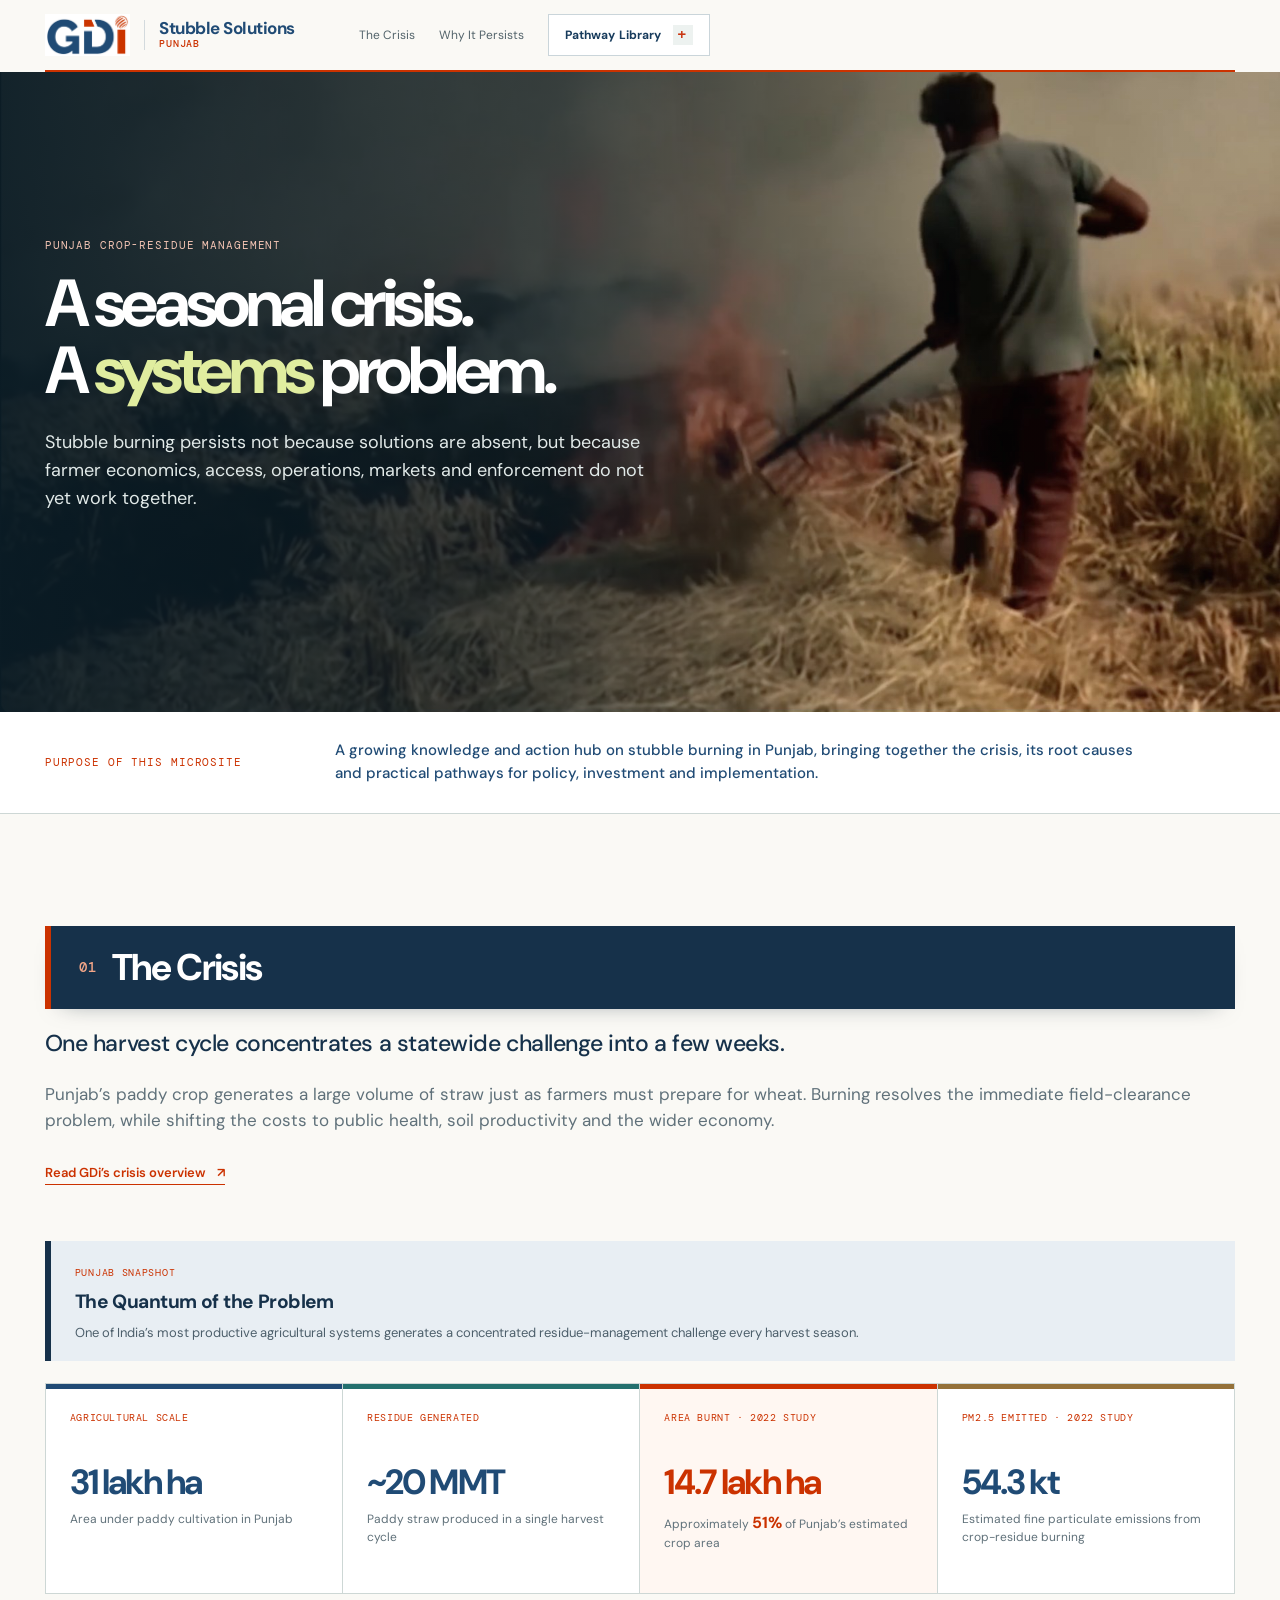
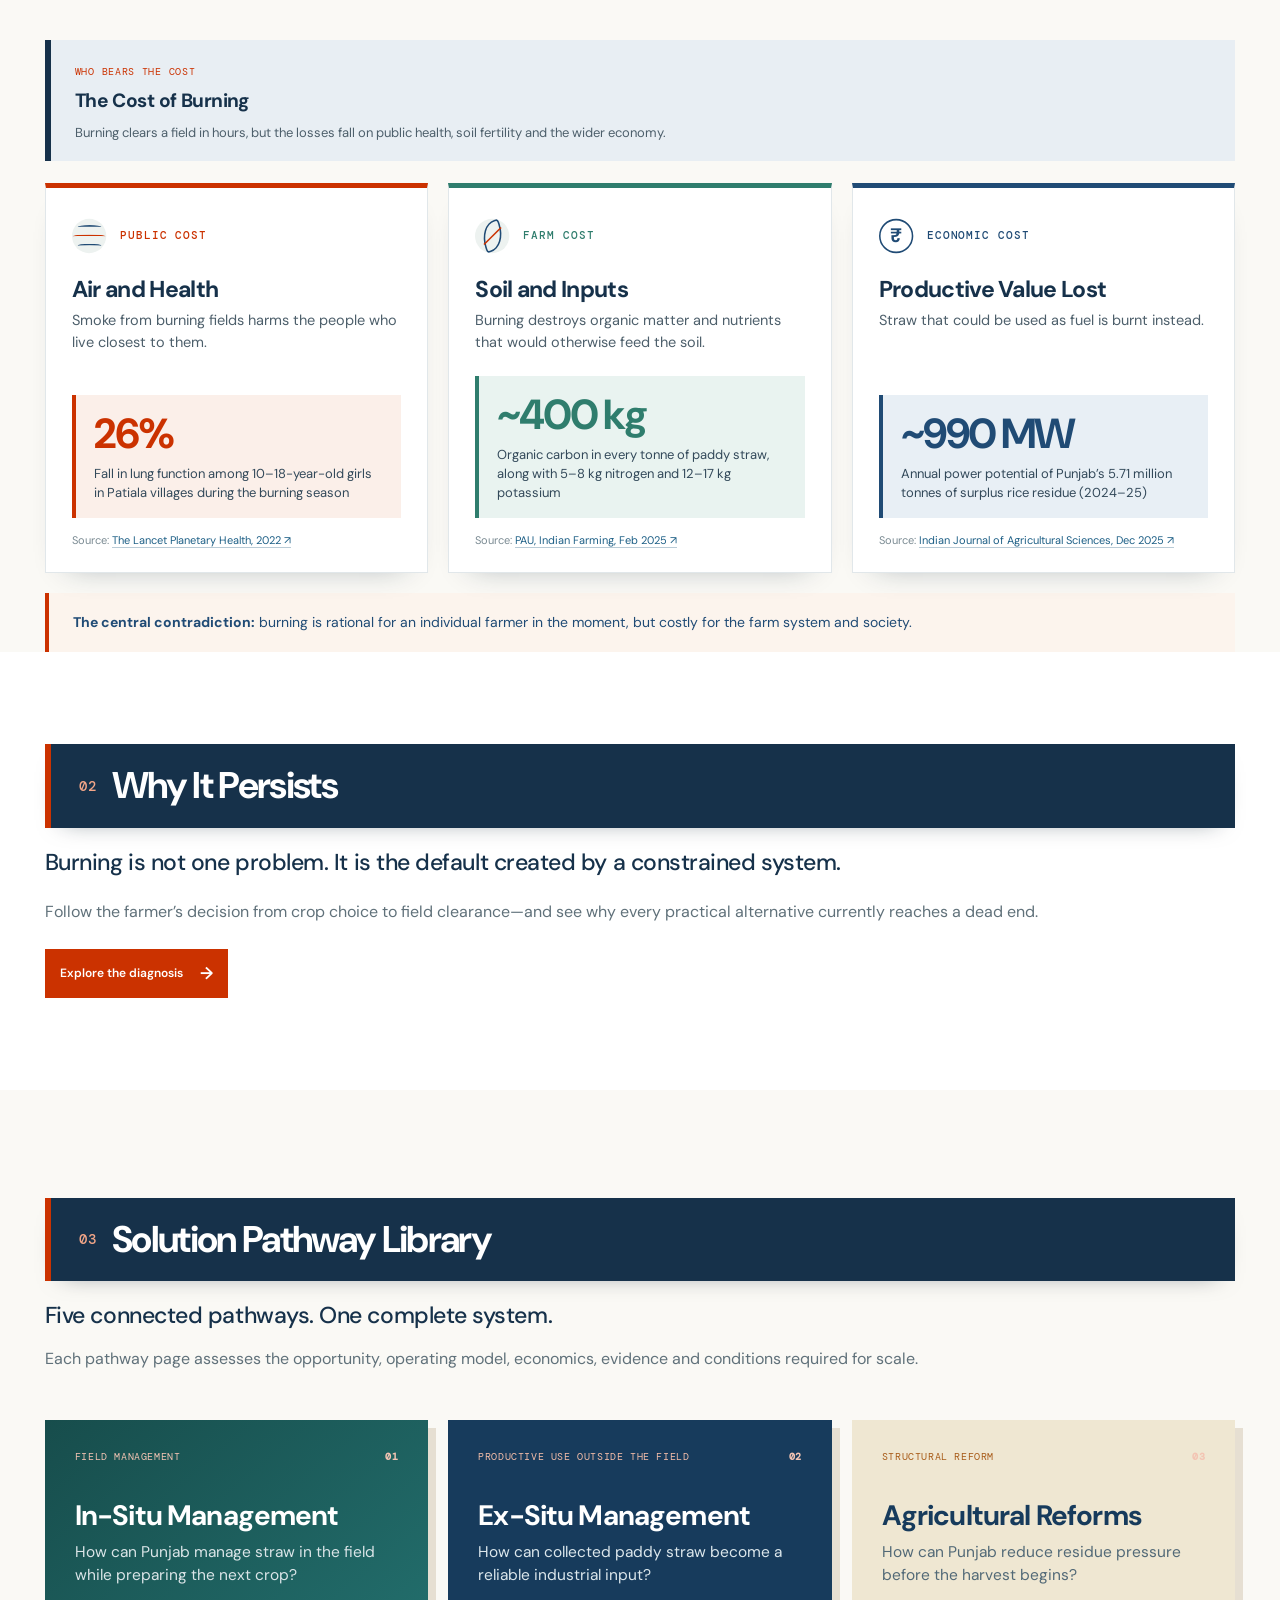
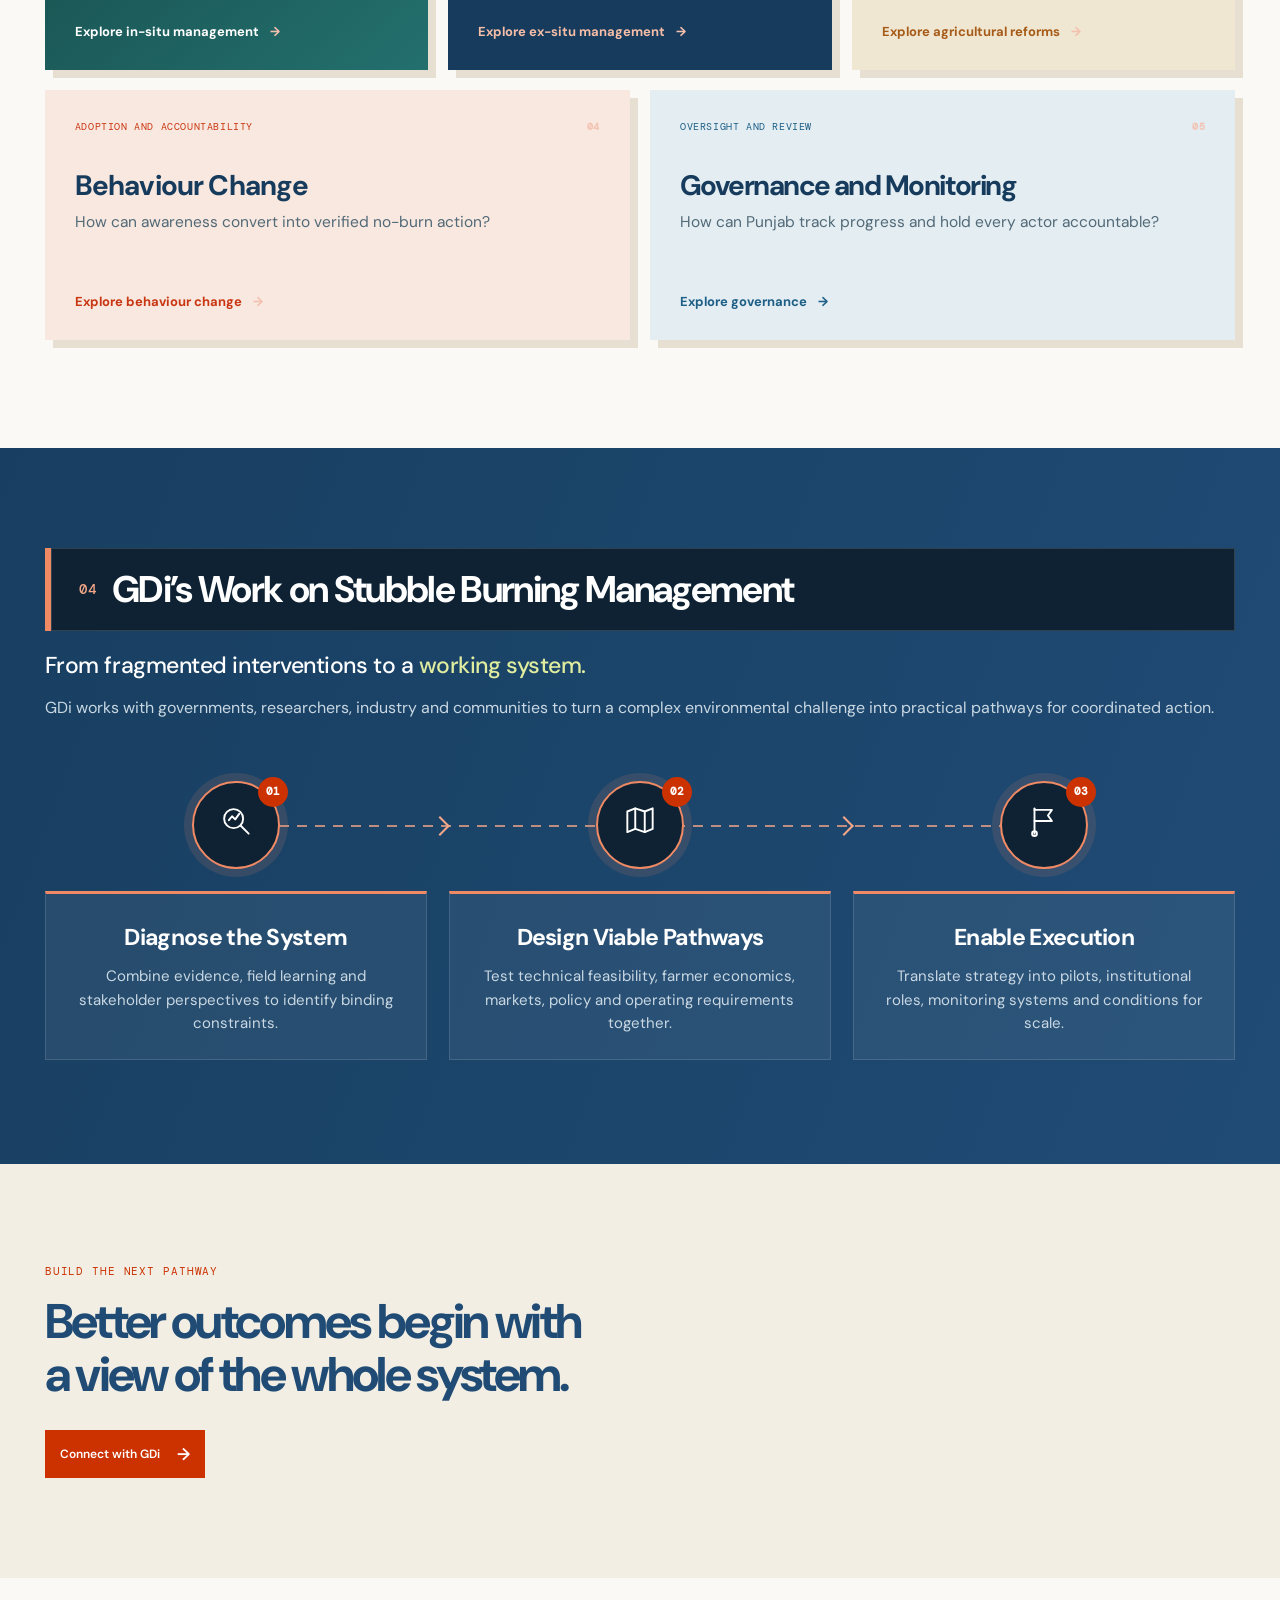
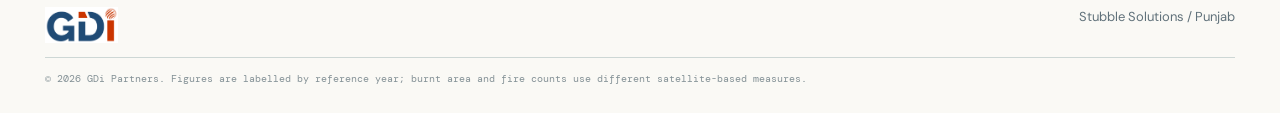
==== index.html @ f6031705 "GDi's Work: keep only the 3-step flow, steps shown as panels Co-Authored-By: Claude Opus 5.5 <norepl" ====
<!doctype html>
<html lang="en">
  <head>
    <!-- Google tag (gtag.js) -->
    <script async src="https://www.googletagmanager.com/gtag/js?id=G-KE79TGJ0NB"></script>
    <script>
      window.dataLayer = window.dataLayer || [];
      function gtag(){dataLayer.push(arguments);}
      gtag('js', new Date());
      gtag('config', 'G-KE79TGJ0NB');
    </script>
    <meta charset="UTF-8" />
    <meta name="viewport" content="width=device-width, initial-scale=1.0" />
    <meta name="description" content="A systems framework for crop-residue management in Punjab, from immediate alternatives to long-term agricultural reform." />
    <title>Stubble Burning Solutions | Punjab</title>
    <link rel="preconnect" href="https://fonts.googleapis.com" />
    <link rel="preconnect" href="https://fonts.gstatic.com" crossorigin />
    <link href="https://fonts.googleapis.com/css2?family=DM+Mono:wght@400;500&family=DM+Sans:opsz,wght@9..40,400;9..40,500;9..40,600;9..40,700&display=swap" rel="stylesheet" />
    <link rel="stylesheet" href="home.css" />
    <link rel="stylesheet" href="logo.css" />
    <link rel="stylesheet" href="hierarchy.css?v=20261125-1620" />
  <script src="pathway-nav.js" defer></script></head>
  <body>
    <header class="topbar">
      <a href="#top" class="wordmark logo-link" aria-label="GDi Partners home"><img src="assets/gdi-logo.jpg" alt="GDi" /><span class="site-name"><b>Stubble Solutions</b><small>Punjab</small></span></a>
      <nav aria-label="Primary navigation"><a href="#why">The Crisis</a><a href="why-it-persists.html">Why It Persists</a><a href="#pathways">Pathway Library</a></nav>
      <a class="top-cta" href="#pathways">Explore pathways <span>↓</span></a>
    </header>

    <main id="top">
      <section class="hero">
        <img src="assets/stubble-burning-field.jpg" alt="A farmer tending a burning paddy-stubble field in Punjab" />
        <div class="shade"></div>
        <div class="hero-copy container">
          <p class="kicker light">Punjab crop-residue management</p>
          <h1>A seasonal crisis.<br />A <em>systems</em> problem.</h1>
          <p>Stubble burning persists not because solutions are absent, but because farmer economics, access, operations, markets and enforcement do not yet work together.</p>
        </div>
      </section>

      <section class="purpose" aria-labelledby="purpose-title">
        <div class="container purpose-grid">
          <p class="kicker" id="purpose-title">Purpose of this microsite</p>
          <p>A growing knowledge and action hub on stubble burning in Punjab, bringing together the crisis, its root causes and practical pathways for policy, investment and implementation.</p>
        </div>
      </section>

      <section id="why" class="why-section">
        <div class="container why-grid">
          <div class="why-heading"><p class="kicker section-title"><span class="section-num">01</span><span class="section-name">The Crisis</span></p><h2>One harvest cycle concentrates a statewide challenge into a few weeks.</h2></div>
          <div class="why-copy"><p>Punjab’s paddy crop generates a large volume of straw just as farmers must prepare for wheat. Burning resolves the immediate field-clearance problem, while shifting the costs to public health, soil productivity and the wider economy.</p><a class="underlink" href="https://www.gdipartners.in/blogs/understanding-the-crisis-and-pathways-to-address-stubble-burning-in-india" target="_blank" rel="noreferrer">Read GDi’s crisis overview <span>↗</span></a></div>
        </div>
        <div class="container crisis-visual" aria-label="Punjab's stubble-burning challenge in numbers">
          <div class="numbers-heading">
            <div><span>Punjab snapshot</span><h3>The Quantum of the Problem</h3></div>
            <p>One of India’s most productive agricultural systems generates a concentrated residue-management challenge every harvest season.</p>
          </div>
          <div class="punjab-numbers">
            <article><span>Agricultural scale</span><strong>31 lakh ha</strong><p>Area under paddy cultivation in Punjab</p></article>
            <article><span>Residue generated</span><strong>~20 MMT</strong><p>Paddy straw produced in a single harvest cycle</p></article>
            <article class="burnt-area"><span>Area burnt · 2022 study</span><strong>14.7 lakh ha</strong><p>Approximately <b>51%</b> of Punjab’s estimated crop area</p></article>
            <article><span>PM2.5 emitted · 2022 study</span><strong>54.3 kt</strong><p>Estimated fine particulate emissions from crop-residue burning</p></article>
          </div>
          <div class="numbers-heading cost-heading">
            <div><span>Who bears the cost</span><h3>The Cost of Burning</h3></div>
            <p>Burning clears a field in hours, but the losses fall on public health, soil fertility and the wider economy.</p>
          </div>
          <div class="cost-cards">
            <article class="cost-card cost-public">
              <div class="cost-top"><div class="impact-icon air-icon"><i></i><i></i><i></i></div><span>Public cost</span></div>
              <h3>Air and Health</h3>
              <p class="cost-line">Smoke from burning fields harms the people who live closest to them.</p>
              <div class="cost-figure"><strong>26%</strong><p>Fall in lung function among 10–18-year-old girls in Patiala villages during the burning season</p></div>
              <p class="cost-source">Source: <a href="https://www.teriin.org/sites/default/files/2023-09/1694685266Uttreja%20et%20al.%20%282022%29-The%20Lancet%20Planetary%20Health.pdf" target="_blank" rel="noopener">The Lancet Planetary Health, 2022 ↗</a></p>
            </article>
            <article class="cost-card cost-farm">
              <div class="cost-top"><div class="impact-icon soil-icon"><i></i></div><span>Farm cost</span></div>
              <h3>Soil and Inputs</h3>
              <p class="cost-line">Burning destroys organic matter and nutrients that would otherwise feed the soil.</p>
              <div class="cost-figure"><strong>~400 kg</strong><p>Organic carbon in every tonne of paddy straw, along with 5–8 kg nitrogen and 12–17 kg potassium</p></div>
              <p class="cost-source">Source: <a href="https://epubs.icar.org.in/index.php/IndFarm/article/view/150489" target="_blank" rel="noopener">PAU, Indian Farming, Feb 2025 ↗</a></p>
            </article>
            <article class="cost-card cost-economic">
              <div class="cost-top"><div class="impact-icon value-icon">₹</div><span>Economic cost</span></div>
              <h3>Productive Value Lost</h3>
              <p class="cost-line">Straw that could be used as fuel is burnt instead.</p>
              <div class="cost-figure"><strong>~990 MW</strong><p>Annual power potential of Punjab’s 5.71 million tonnes of surplus rice residue (2024–25)</p></div>
              <p class="cost-source">Source: <a href="https://epubs.icar.org.in/index.php/IJAgS/article/download/161856/64876/513252" target="_blank" rel="noopener">Indian Journal of Agricultural Sciences, Dec 2025 ↗</a></p>
            </article>
          </div>
          <p class="crisis-caption"><b>The central contradiction:</b> burning is rational for an individual farmer in the moment, but costly for the farm system and society.</p>
        </div>
      </section>

      <section class="diagnosis-teaser">
        <div class="container diagnosis-grid">
          <div><p class="kicker section-title"><span class="section-num">02</span><span class="section-name">Why It Persists</span></p><h2>Burning is not one problem. It is the default created by a constrained system.</h2></div>
          <div><p>Follow the farmer’s decision from crop choice to field clearance—and see why every practical alternative currently reaches a dead end.</p><a class="button" href="why-it-persists.html">Explore the diagnosis <span>→</span></a></div>
        </div>
      </section>

      <section id="pathways" class="pathways-section">
        <div class="container pathways-grid pathways-expanded">
          <div><p class="kicker section-title"><span class="section-num">03</span><span class="section-name">Solution Pathway Library</span></p><h2>Five connected pathways. One complete system.</h2><p>Each pathway page assesses the opportunity, operating model, economics, evidence and conditions required for scale.</p></div>
          <a class="biochar-feature insitu-feature" href="in-situ.html"><div class="feature-label"><span>Field management</span><b>01</b></div><h3>In-Situ Management</h3><p>How can Punjab manage straw in the field while preparing the next crop?</p><strong>Explore in-situ management <em>→</em></strong></a>
          <a class="biochar-feature exsitu-feature" href="ex-situ.html"><div class="feature-label"><span>Productive use outside the field</span><b>02</b></div><h3>Ex-Situ Management</h3><p>How can collected paddy straw become a reliable industrial input?</p><strong>Explore ex-situ management <em>→</em></strong></a>
          <a class="biochar-feature reform-feature" href="agri-reforms.html"><div class="feature-label"><span>Structural reform</span><b>03</b></div><h3>Agricultural Reforms</h3><p>How can Punjab reduce residue pressure before the harvest begins?</p><strong>Explore agricultural reforms <em>→</em></strong></a>
          <a class="biochar-feature behaviour-feature" href="behaviour-change.html"><div class="feature-label"><span>Adoption and accountability</span><b>04</b></div><h3>Behaviour Change</h3><p>How can awareness convert into verified no-burn action?</p><strong>Explore behaviour change <em>→</em></strong></a>
          <a class="biochar-feature governance-feature" href="review-and-monitoring.html"><div class="feature-label"><span>Oversight and review</span><b>05</b></div><h3>Governance and Monitoring</h3><p>How can Punjab track progress and hold every actor accountable?</p><strong>Explore governance <em>→</em></strong></a>
        </div>
      </section>

      <section id="work" class="work"><div class="container gw">
        <div class="gw-head"><p class="kicker light section-title on-dark"><span class="section-num">04</span><span class="section-name">GDi’s Work on Stubble Burning Management</span></p><h2>From fragmented interventions to a <em>working system.</em></h2><p>GDi works with governments, researchers, industry and communities to turn a complex environmental challenge into practical pathways for coordinated action.</p></div>
        <ol class="gw-flow"><li class="gw-step"><div class="gw-node"><span class="gw-num">01</span><div class="gw-icon"><svg viewBox="0 0 48 48" aria-hidden="true"><circle cx="21" cy="21" r="12"/><path d="M30 30l10 10"/><path d="M15 23l4-5 4 4 5-7"/></svg></div></div><div class="gw-body"><h3>Diagnose the System</h3><p>Combine evidence, field learning and stakeholder perspectives to identify binding constraints.</p></div></li><li class="gw-step"><div class="gw-node"><span class="gw-num">02</span><div class="gw-icon"><svg viewBox="0 0 48 48" aria-hidden="true"><path d="M8 38V12l10-4 12 4 10-4v26l-10 4-12-4z"/><path d="M18 8v26M30 12v26"/></svg></div></div><div class="gw-body"><h3>Design Viable Pathways</h3><p>Test technical feasibility, farmer economics, markets, policy and operating requirements together.</p></div></li><li class="gw-step"><div class="gw-node"><span class="gw-num">03</span><div class="gw-icon"><svg viewBox="0 0 48 48" aria-hidden="true"><path d="M12 40V8"/><path d="M12 10h22l-5 7 5 7H12"/><circle cx="12" cy="40" r="3"/></svg></div></div><div class="gw-body"><h3>Enable Execution</h3><p>Translate strategy into pilots, institutional roles, monitoring systems and conditions for scale.</p></div></li></ol>
      </div></section>
      <section id="contact" class="contact"><div class="container"><p class="kicker">Build the next pathway</p><h2>Better outcomes begin with<br />a view of the whole system.</h2><a class="button" href="mailto:ankit@gdipartners.in">Connect with GDi <span>→</span></a></div></section>
    </main>
    <footer class="container"><a class="wordmark logo-link footer-logo" href="#top" aria-label="GDi Partners home"><img src="assets/gdi-logo.jpg" alt="GDi" /></a><p>Stubble Solutions / Punjab</p><small>© 2026 GDi Partners. Figures are labelled by reference year; burnt area and fire counts use different satellite-based measures.</small></footer>
  </body>
</html>
---- home.css ----
:root{--ink:#16314a;--blue:#204b75;--red:#cb3200;--paper:#faf9f5;--mist:#edf2f0;--line:#cdd7d5;--muted:#60717a;--lime:#e2edae;--white:#fff;--teal:#23706e;--sand:#f2eee4}*{box-sizing:border-box}html{scroll-behavior:smooth}body{margin:0;background:var(--paper);color:var(--ink);font:16px/1.55 'DM Sans',Arial,sans-serif}a{text-decoration:none;color:inherit}.container{width:min(1150px,calc(100% - 64px));margin:auto}.topbar{position:sticky;top:0;z-index:20;display:flex;align-items:center;justify-content:space-between;width:min(1150px,calc(100% - 64px));height:72px;margin:auto;background:rgba(250,249,245,.96);backdrop-filter:blur(12px);border-bottom:2px solid var(--red)}.topbar nav{display:flex;gap:24px;color:#53646b;font-size:12px}.topbar nav a{position:relative}.topbar nav a:after{content:'';position:absolute;left:0;right:100%;bottom:-6px;border-bottom:2px solid var(--red);transition:right .2s}.topbar nav a:hover:after{right:0}.top-cta,.button{display:inline-flex;align-items:center;gap:17px;padding:11px 15px;background:var(--blue);color:#fff;font-size:12px;font-weight:600}.top-cta span,.button span{font-size:17px}.kicker{margin:0 0 18px;color:var(--red);font:11px 'DM Mono',monospace;text-transform:uppercase;letter-spacing:.08em}.kicker.light{color:#f3c4b3}h1,h2,h3,p{overflow-wrap:break-word}.hero{height:640px;position:relative;overflow:hidden;background:#1b3340}.hero>img{width:100%;height:100%;object-fit:cover}.shade{position:absolute;inset:0;background:linear-gradient(90deg,rgba(10,28,38,.94),rgba(10,28,38,.69) 44%,rgba(10,28,38,.08) 78%)}.hero-copy{position:absolute;z-index:2;top:50%;left:50%;color:#fff;transform:translate(-50%,-50%)}.hero h1{max-width:780px;margin:0;font-size:clamp(46px,5.2vw,74px);line-height:1.01;letter-spacing:-.067em}.hero h1 em,.work h2 em{font-style:normal;color:#e0ed9f}.hero-copy>p:not(.kicker){max-width:610px;margin:25px 0 32px;color:#e1e9e8;font-size:18px}.light-button{background:#fff;color:var(--blue);border-left:4px solid var(--red)}.hero-note{position:absolute;right:max(32px,calc((100vw - 1150px)/2));bottom:0;width:220px;padding:17px 19px;background:#fff;display:flex;flex-direction:column}.hero-note span,.hero-note small{font:10px 'DM Mono';letter-spacing:.06em;text-transform:uppercase;color:#718187}.hero-note b{margin:4px 0;color:var(--blue);font-size:14px}.why-section{padding:112px 0 0}.why-grid,.section-head,.pathways-grid,.work-grid{display:grid;grid-template-columns:1.08fr .92fr;gap:95px}.why-heading h2,.section-head h2,.pathways-grid h2,.work h2,.contact h2{max-width:690px;margin:0;font-size:clamp(36px,3.8vw,54px);line-height:1.08;letter-spacing:-.055em}.why-copy{padding-top:15px;color:var(--muted);font-size:17px}.why-copy p{margin:0 0 25px}.underlink{border-bottom:1px solid var(--red);padding-bottom:3px;color:var(--red);font-weight:600;font-size:13px}.underlink span{margin-left:8px}.consequence-grid{display:grid;grid-template-columns:repeat(3,1fr);margin-top:55px;border-top:1px solid var(--line);border-left:1px solid var(--line)}.consequence-grid article{min-height:245px;padding:27px;border-right:1px solid var(--line);border-bottom:1px solid var(--line);background:#fff}.consequence-grid span{font:11px 'DM Mono';color:var(--red)}.consequence-grid h3{margin:31px 0 9px;color:var(--blue);font-size:21px}.consequence-grid p{margin:0;color:var(--muted);font-size:13px}.context-band{margin-top:56px;background:var(--blue);color:#fff}.context-grid{display:grid;grid-template-columns:repeat(4,1fr)}.context-grid>div{padding:30px 24px 34px;border-left:1px solid #5e82a1}.context-grid>div:first-child{border-left:0}.context-grid strong{display:block;color:#f6c1ad;font-size:34px;line-height:1;letter-spacing:-.055em}.context-grid span{display:block;max-width:190px;margin-top:10px;color:#dce8eb;font-size:12px;line-height:1.35}.problem-section{padding:112px 0;background:#fff}.section-head{align-items:end;margin-bottom:48px}.section-head>p{max-width:400px;margin:0;color:var(--muted)}.pressure-flow{display:grid;grid-template-columns:1fr 36px 1fr 36px 1fr 36px 1fr;gap:0;border-top:1px solid var(--line);border-left:1px solid var(--line)}.pressure-flow article{min-height:255px;padding:24px 22px;border-right:1px solid var(--line);border-bottom:1px solid var(--line);background:#fafbf9}.pressure-flow>article i{font:normal 10px 'DM Mono';color:#89979b}.pressure-flow>article span{display:block;margin-top:26px;color:var(--red);font:10px 'DM Mono';text-transform:uppercase;letter-spacing:.07em}.pressure-flow h3{margin:8px 0;color:var(--blue);font-size:18px;line-height:1.2}.pressure-flow p{margin:0;color:var(--muted);font-size:12px}.pressure-flow>b{display:grid;place-items:center;border-right:1px solid var(--line);border-bottom:1px solid var(--line);color:var(--red);font-size:22px;font-weight:400}.burn-result{grid-column:1/-1;display:grid;grid-template-columns:190px 1fr;align-items:center;gap:20px;padding:22px 25px;background:var(--red);color:#fff}.burn-result span{font:10px 'DM Mono';text-transform:uppercase;letter-spacing:.07em;color:#f6d4c9}.burn-result strong{font-size:21px;line-height:1.3}.missing-card{display:grid;grid-template-columns:1.25fr .75fr;gap:55px;margin-top:58px;padding:38px;background:var(--sand);border-left:5px solid var(--red)}.missing-card h3{margin:0 0 12px;color:var(--blue);font-size:30px;line-height:1.12;letter-spacing:-.04em}.missing-card>div>p:not(.kicker){max-width:650px;margin:0 0 21px;color:var(--muted);font-size:14px}.missing-card dl{margin:0;border-top:1px solid #d2cab9}.missing-card dl div{display:grid;grid-template-columns:135px 1fr;gap:18px;padding:15px 0;border-bottom:1px solid #d2cab9}.missing-card dt{color:var(--red);font-size:22px;font-weight:700;letter-spacing:-.04em}.missing-card dd{align-self:center;margin:0;color:var(--muted);font-size:11px}.framework-section{padding:112px 0;background:var(--mist)}.framework-head{margin-bottom:38px}.framework-map{background:#fff;border:1px solid var(--line);box-shadow:0 16px 45px rgba(22,49,74,.07)}.horizon-label,.horizon{display:grid;grid-template-columns:245px 1fr}.horizon-label{padding:13px 0;background:var(--ink);color:#fff}.horizon-label span,.horizon-label strong{padding:0 25px;font:10px 'DM Mono';text-transform:uppercase;letter-spacing:.07em}.horizon-label strong{border-left:1px solid #496174}.horizon{border-bottom:1px solid var(--line)}.horizon:last-child{border-bottom:0}.horizon-title{padding:28px 25px;border-right:1px solid var(--line);display:flex;flex-direction:column}.horizon-title i{font:normal 11px 'DM Mono';color:var(--red)}.horizon-title span{margin-top:auto;color:var(--blue);font-size:19px;font-weight:700;line-height:1.2}.horizon-title small{margin-top:5px;color:var(--muted);font:10px 'DM Mono';text-transform:uppercase}.lever-grid{display:grid}.lever-grid.two{grid-template-columns:repeat(2,1fr)}.lever-grid article{display:grid;grid-template-columns:42px 1fr;gap:16px;min-height:245px;padding:27px;border-right:1px solid var(--line)}.lever-grid article:last-child{border-right:0}.lever-grid article>b{width:38px;height:38px;display:grid;place-items:center;background:var(--blue);color:#fff;font:14px 'DM Mono'}.enabling .lever-grid article>b{background:var(--teal)}.structural .lever-grid article>b{background:var(--red)}.lever-grid h3{margin:4px 0 8px;color:var(--blue);font-size:20px}.lever-grid p{margin:0;color:var(--muted);font-size:12px}.lever-grid ul{display:flex;flex-wrap:wrap;gap:7px;margin:19px 0 0;padding:0;list-style:none}.lever-grid li{padding:5px 8px;background:var(--mist);color:#536870;font:9px 'DM Mono';text-transform:uppercase}.structural .lever-grid article{min-height:185px}.structural .lever-grid article>div{display:grid;grid-template-columns:1fr 1fr;column-gap:35px}.structural .lever-grid h3,.structural .lever-grid p{grid-column:1}.structural .lever-grid ul{grid-column:2;grid-row:1/4;align-content:center;margin:0}.framework-note{margin:24px 0 0;padding:20px 23px;background:#fcf4ed;border-left:4px solid var(--red);color:var(--blue);font-size:14px}.pathways-section{padding:108px 0;background:var(--paper)}.pathways-grid{align-items:center}.pathways-grid>div>p:last-child{max-width:550px;color:var(--muted);font-size:16px}.biochar-feature{position:relative;min-height:410px;padding:34px;background:linear-gradient(140deg,#183f61,#204b75);color:#fff;box-shadow:13px 13px 0 #e6dfd2;transition:transform .2s}.biochar-feature:hover{transform:translateY(-5px)}.feature-label{display:flex;justify-content:space-between;color:#f3c4b3;font:10px 'DM Mono';text-transform:uppercase;letter-spacing:.06em}.biochar-feature h3{margin:75px 0 8px;font-size:42px;line-height:1;letter-spacing:-.055em}.biochar-feature>p{max-width:410px;margin:0;color:#dbe5e8;font-size:15px}.biochar-feature ul{display:flex;flex-wrap:wrap;gap:8px;margin:28px 0;padding:0;list-style:none}.biochar-feature li{padding:6px 9px;border:1px solid #62829b;color:#dce6e9;font:9px 'DM Mono';text-transform:uppercase}.biochar-feature>strong{position:absolute;left:34px;bottom:31px;color:#fff;font-size:13px}.biochar-feature em{margin-left:8px;color:#f4c0ae;font-style:normal}.work{padding:100px 0;background:linear-gradient(110deg,#183f61,#204b75);color:#fff}.work-grid>div:last-child{color:#dae5e8;font-size:16px}.work-points{margin-top:31px;border-top:1px solid #6b8ba3}.work-points p{display:grid;grid-template-columns:180px 1fr;gap:15px;margin:0;padding:14px 0;border-bottom:1px solid #6b8ba3;font-size:13px}.work-points b{color:#fff}.work-points span{color:#d6e2e5}.contact{padding:100px 0;background:var(--sand)}.contact h2{color:var(--blue);margin-bottom:29px}.contact .button{background:var(--red)}footer{min-height:135px;display:grid;grid-template-columns:1fr 1fr;align-content:center;gap:3px;color:var(--muted)}footer p{margin:0;text-align:right;font-size:13px}footer small{grid-column:1/-1;border-top:1px solid var(--line);padding-top:14px;margin-top:11px;font:10px 'DM Mono';color:#849196}

@media(max-width:1050px){.topbar nav{gap:14px;font-size:11px}.pressure-flow{grid-template-columns:1fr 28px 1fr 28px}.pressure-flow article:nth-of-type(3){border-left:1px solid var(--line)}.pressure-flow>b:nth-of-type(2){display:none}.pressure-flow article{min-height:220px}.horizon-label,.horizon{grid-template-columns:205px 1fr}}

@media(max-width:800px){.container,.topbar{width:calc(100% - 40px)}.topbar{height:64px}.topbar nav{display:none}.top-cta{font-size:10px;padding:8px 10px}.hero{height:580px}.hero>img{object-position:62% center}.hero h1{font-size:48px}.hero-copy{left:20px;right:20px;width:auto;transform:translateY(-50%)}.hero-copy>p:not(.kicker){font-size:16px}.hero-note{right:20px;width:190px}.why-section,.problem-section,.framework-section,.pathways-section,.work,.contact{padding-top:74px;padding-bottom:74px}.why-section{padding-bottom:0}.why-grid,.section-head,.pathways-grid,.work-grid,.missing-card{grid-template-columns:1fr;gap:29px}.why-copy{padding-top:0}.consequence-grid{grid-template-columns:1fr;margin-top:37px}.consequence-grid article{min-height:0}.context-band{margin-top:40px}.context-grid{grid-template-columns:1fr 1fr}.context-grid>div:nth-child(3){border-left:0;border-top:1px solid #5e82a1}.context-grid>div:nth-child(4){border-top:1px solid #5e82a1}.pressure-flow{grid-template-columns:1fr}.pressure-flow>b{height:35px;border-right:1px solid var(--line)}.pressure-flow article{min-height:0}.burn-result{grid-template-columns:1fr;gap:5px}.missing-card{margin-top:38px;padding:27px}.horizon-label{display:none}.horizon{grid-template-columns:1fr}.horizon-title{padding:21px 23px;border-right:0;border-bottom:1px solid var(--line)}.horizon-title span{margin-top:15px}.lever-grid.two{grid-template-columns:1fr}.lever-grid article{min-height:0;border-right:0;border-bottom:1px solid var(--line);padding:23px}.lever-grid article:last-child{border-bottom:0}.structural .lever-grid article>div{display:block}.structural .lever-grid ul{margin-top:18px}.pathways-grid{gap:38px}.biochar-feature{min-height:380px}.work-points p{grid-template-columns:1fr;gap:3px}footer{grid-template-columns:1fr;padding:30px 0}footer p{text-align:left}}

@media(max-width:460px){.hero h1{font-size:42px}.hero-note{display:none}.context-grid{grid-template-columns:1fr}.context-grid>div{border-left:0;border-top:1px solid #5e82a1}.context-grid>div:first-child{border-top:0}.missing-card dl div{grid-template-columns:1fr;gap:2px}.lever-grid article{grid-template-columns:36px 1fr;gap:12px}.biochar-feature{padding:27px}.biochar-feature>strong{left:27px}.biochar-feature h3{font-size:37px}}

/* Published pathway library */
.pathways-expanded{grid-template-columns:repeat(2,1fr);gap:24px}
.pathways-expanded>div:first-child{grid-column:1/-1;max-width:800px;margin-bottom:12px}
.pathways-expanded>div:first-child>p:last-child{max-width:760px}
.pathways-expanded .biochar-feature{min-height:420px}
.pathways-expanded .biochar-feature h3{margin-top:58px;font-size:38px}
.pathways-expanded .insitu-feature{background:linear-gradient(140deg,#174d4c,#23706e)}
.pathway-roadmap.roadmap-two>div{grid-template-columns:1fr 1fr}
@media(max-width:1050px){.pathways-expanded{grid-template-columns:1fr 1fr}}
@media(max-width:800px){.pathways-expanded{grid-template-columns:1fr}.pathways-expanded>div:first-child{grid-column:auto}.pathways-expanded .biochar-feature{min-height:390px}.pathway-roadmap.roadmap-two>div{grid-template-columns:1fr}}

/* Homepage information architecture refresh */
.purpose{background:#fff;border-bottom:1px solid var(--line)}
.purpose-grid{display:grid;grid-template-columns:245px 1fr;gap:45px;align-items:center;padding-top:27px;padding-bottom:27px}
.purpose .kicker{margin:0}
.purpose p:last-child{max-width:800px;margin:0;color:var(--blue);font-size:15px;font-weight:500}
.pressure-flow article{min-height:300px}
.pressure-flow>article>strong{display:block;margin:9px 0 24px;color:var(--blue);font-size:25px;line-height:1;letter-spacing:-.045em}
.pressure-flow h3{margin-top:0;font-size:17px}
.problem-source{margin:17px 0 0;color:#7a898e;font:10px/1.5 'DM Mono',monospace}
.problem-source a{border-bottom:1px solid #aab5b7}
.problem-source a:hover{color:var(--red)}
.cause-chain{display:grid;grid-template-columns:1fr 26px 1fr 26px 1fr 26px 1fr 26px 1fr;border-top:1px solid var(--line);border-left:1px solid var(--line)}
.cause-chain article{min-height:275px;padding:23px 20px;border-right:1px solid var(--line);border-bottom:1px solid var(--line);background:#fafbf9}
.cause-chain article i{font:normal 10px 'DM Mono';color:#89979b}.cause-chain article span{display:block;margin-top:24px;color:var(--red);font:10px 'DM Mono';text-transform:uppercase;letter-spacing:.07em}
.cause-chain article strong{display:block;margin-top:7px;color:var(--ink);font-size:21px;line-height:1.1;letter-spacing:-.035em}.cause-chain h3{margin:14px 0 8px;color:var(--blue);font-size:16px;line-height:1.22}.cause-chain p{margin:0;color:var(--muted);font-size:11px;line-height:1.45}
.cause-chain>b{display:grid;place-items:center;border-right:1px solid var(--line);border-bottom:1px solid var(--line);color:var(--red);font-size:19px;font-weight:400}
.farmer-equation{display:grid;grid-template-columns:1fr 70px 1fr;align-items:stretch;margin-top:28px;background:var(--sand);border-left:5px solid var(--red)}
.farmer-equation>div{padding:23px 25px}.farmer-equation>i{display:grid;place-items:center;color:var(--muted);font:normal 10px 'DM Mono';text-transform:uppercase}.farmer-equation span,.farmer-equation small{display:block}.farmer-equation span{color:var(--red);font:10px 'DM Mono';text-transform:uppercase;letter-spacing:.07em}.farmer-equation strong{display:block;margin:5px 0 3px;color:var(--blue);font-size:25px;letter-spacing:-.04em}.farmer-equation small{color:var(--muted);font-size:11px}.farmer-equation .burn-choice{background:var(--red)}.farmer-equation .burn-choice span,.farmer-equation .burn-choice small{color:#f7d7cd}.farmer-equation .burn-choice strong{color:#fff}.farmer-equation>p{grid-column:1/-1;margin:0;padding:14px 20px;background:var(--ink);color:#dce7e8;font-size:12px}.farmer-equation>p b{color:#fff}
@media(max-width:1000px){.cause-chain{grid-template-columns:1fr 22px 1fr 22px 1fr}.cause-chain article:nth-of-type(4){border-left:1px solid var(--line)}.cause-chain>b:nth-of-type(3){display:none}.cause-chain article{min-height:250px}}
@media(max-width:800px){.cause-chain{grid-template-columns:1fr}.cause-chain article{min-height:0}.cause-chain>b{height:34px}.farmer-equation{grid-template-columns:1fr}.farmer-equation>i{padding:8px}.farmer-equation>p{grid-column:1}}
.video-feature{display:grid;grid-template-columns:.72fr 1.28fr;gap:42px;align-items:center;margin-top:62px;padding:34px;background:var(--ink);color:#fff}
.video-intro h3{margin:0 0 12px;font-size:28px;line-height:1.15;letter-spacing:-.04em}.video-intro>p:not(.kicker){margin:0 0 20px;color:#cbd9dc;font-size:13px}.video-intro .underlink{color:#f3c4b3}.video-frame{position:relative;aspect-ratio:16/9;background:#0b1922;box-shadow:10px 10px 0 rgba(255,255,255,.09)}.video-frame iframe{position:absolute;inset:0;width:100%;height:100%;border:0}
@media(max-width:800px){.video-feature{grid-template-columns:1fr;gap:27px;margin-top:42px;padding:25px}.video-intro h3{font-size:24px}}
.diagnosis-teaser{padding:92px 0;background:#fff}.diagnosis-grid{display:grid;grid-template-columns:1.08fr .92fr;gap:95px;align-items:end}.diagnosis-grid h2{max-width:710px;margin:0;font-size:clamp(36px,3.8vw,54px);line-height:1.08;letter-spacing:-.055em}.diagnosis-grid>div:last-child p{max-width:440px;margin:0 0 25px;color:var(--muted);font-size:16px}.diagnosis-grid .button{background:var(--red)}
@media(max-width:800px){.diagnosis-teaser{padding:70px 0}.diagnosis-grid{grid-template-columns:1fr;gap:28px}}
.framework-figure{margin:0;padding:25px;background:#fff;border:1px solid var(--line);box-shadow:0 16px 45px rgba(22,49,74,.07)}
.framework-figure img{display:block;width:100%;height:auto}
.framework-figure figcaption{margin-top:14px;color:#738188;font:10px/1.5 'DM Mono',monospace}

@media(max-width:1050px){.topbar nav{gap:12px;font-size:10px}.pressure-flow article{min-height:275px}}
@media(max-width:800px){.purpose-grid{grid-template-columns:1fr;gap:8px;padding-top:23px;padding-bottom:23px}.pressure-flow article{min-height:0}.framework-figure{padding:12px;overflow-x:auto}.framework-figure img{min-width:720px}.framework-figure figcaption{position:sticky;left:0}.why-grid,.section-head,.pathways-grid,.work-grid,.missing-card{grid-template-columns:1fr}}

/* Crisis and solution story */
.crisis-visual{margin-top:56px}
.numbers-heading{display:grid;grid-template-columns:.9fr 1.1fr;gap:70px;align-items:end;margin-bottom:22px}
.numbers-heading span{color:var(--red);font:10px 'DM Mono',monospace;text-transform:uppercase;letter-spacing:.07em}
.numbers-heading h3{margin:7px 0 0;color:var(--blue);font-size:28px;line-height:1.1;letter-spacing:-.045em}
.numbers-heading>p{max-width:520px;margin:0;color:var(--muted);font-size:13px}
.punjab-numbers{display:grid;grid-template-columns:repeat(4,1fr);border-top:1px solid var(--line);border-left:1px solid var(--line);background:#fff}
.punjab-numbers article{min-height:210px;padding:27px 24px;border-right:1px solid var(--line);border-bottom:1px solid var(--line);position:relative;overflow:hidden}
.punjab-numbers article:before{content:'';position:absolute;left:0;right:0;top:0;height:5px;background:var(--blue)}
.punjab-numbers article:nth-child(2):before{background:var(--teal)}
.punjab-numbers article:nth-child(3):before{background:var(--red)}
.punjab-numbers article:nth-child(4):before{background:#947139}
.punjab-numbers article:nth-child(5):before{background:#5e6385}
.punjab-numbers span{display:block;min-height:27px;color:var(--red);font:10px/1.35 'DM Mono',monospace;text-transform:uppercase;letter-spacing:.06em}
.punjab-numbers strong{display:block;margin:27px 0 11px;color:var(--blue);font-size:35px;line-height:1;letter-spacing:-.055em}
.punjab-numbers p{margin:0;color:var(--muted);font-size:12px;line-height:1.45}
.punjab-numbers .burnt-area{background:#fff7f2}
.punjab-numbers .burnt-area strong{color:var(--red)}
.punjab-numbers .burnt-area p b{color:var(--red);font-size:16px}
.numbers-note{margin:0;padding:16px 21px;background:var(--ink);color:#cbd9dc;font-size:11px;line-height:1.55}
.numbers-note b{color:#fff}
.numbers-note a{display:inline-block;margin-left:12px;color:#f3c4b3;border-bottom:1px solid #7f9098}
.crisis-chain{display:grid;grid-template-columns:1fr 44px 1fr 44px 1fr 44px 1fr;align-items:stretch;background:#fff;border:1px solid var(--line)}
.crisis-chain article{min-height:165px;padding:25px 23px;display:flex;flex-direction:column;justify-content:center}
.crisis-chain>i{display:grid;place-items:center;border-left:1px solid var(--line);border-right:1px solid var(--line);color:var(--red);font-size:22px;font-style:normal}
.crisis-chain span,.impact-grid span{color:var(--red);font:10px 'DM Mono',monospace;text-transform:uppercase;letter-spacing:.07em}
.crisis-chain strong{display:block;margin:12px 0 7px;color:var(--blue);font-size:30px;line-height:1;letter-spacing:-.05em}
.crisis-chain p{margin:0;color:var(--muted);font-size:12px}
.crisis-chain .crisis-end{background:var(--red)}
.crisis-chain .crisis-end span,.crisis-chain .crisis-end p{color:#f7d7cd}
.crisis-chain .crisis-end strong{color:#fff;font-size:40px}
.impact-grid{display:grid;grid-template-columns:repeat(3,1fr);margin-top:16px;border-top:1px solid var(--line);border-left:1px solid var(--line)}
.impact-grid article{display:grid;grid-template-columns:68px 1fr;gap:18px;min-height:205px;padding:27px 25px;background:#fff;border-right:1px solid var(--line);border-bottom:1px solid var(--line)}
.impact-grid h3{margin:8px 0 7px;color:var(--blue);font-size:20px}
.impact-grid p{margin:0;color:var(--muted);font-size:12px}
.impact-icon{width:62px;height:62px;display:grid;place-items:center;border-radius:50%;background:var(--mist);color:var(--blue);position:relative}
.air-icon{align-content:center;gap:7px}
.air-icon i{display:block;width:31px;height:5px;border-top:2px solid var(--blue);border-radius:50%}
.air-icon i:nth-child(2){width:42px;border-color:var(--red)}
.soil-icon i{width:27px;height:38px;border:2px solid var(--blue);border-radius:80% 12% 80% 12%;transform:rotate(-18deg)}
.soil-icon:after{content:'';position:absolute;width:31px;border-top:2px solid var(--red);transform:rotate(-45deg)}
.value-icon{font-size:25px;font-weight:700;border:2px solid var(--blue);background:#fff}
.crisis-caption{margin:0;padding:19px 24px;background:#fcf4ed;border-left:4px solid var(--red);color:var(--blue);font-size:14px}

.solution-logic{padding:112px 0;background:var(--ink);color:#fff}
.solution-head h2{color:#fff}
.solution-head>p{color:#cfdbdf}
.solution-levels{display:grid;gap:10px}
.solution-levels article{display:grid;grid-template-columns:145px 1.15fr .85fr;gap:32px;align-items:center;min-height:150px;padding:24px 28px;background:#fff;color:var(--ink);border-left:6px solid var(--blue)}
.solution-levels article:nth-child(2){margin-left:55px;border-left-color:var(--teal)}
.solution-levels article:nth-child(3){margin-left:110px;border-left-color:var(--red)}
.solution-levels>article>span{color:var(--red);font:10px 'DM Mono',monospace;text-transform:uppercase;letter-spacing:.07em}
.solution-levels article div{display:grid;grid-template-columns:35px 1fr;column-gap:13px}
.solution-levels article div b{grid-row:1/3;color:#96a4a8;font:12px 'DM Mono',monospace;padding-top:5px}
.solution-levels h3{margin:0;color:var(--blue);font-size:20px;line-height:1.2}
.solution-levels article div p{grid-column:2;margin:7px 0 0;color:var(--muted);font-size:12px}
.solution-levels ul{display:flex;flex-wrap:wrap;gap:7px;margin:0;padding:0;list-style:none}
.solution-levels li{padding:6px 9px;background:var(--mist);color:#536870;font:9px 'DM Mono',monospace;text-transform:uppercase}
.solution-test{display:grid;grid-template-columns:1fr auto 28px auto 28px auto 28px auto;align-items:center;gap:10px;margin-top:22px;padding:18px 22px;border:1px solid #526a7a}
.solution-test span{color:#afc0c8;font:10px 'DM Mono',monospace;text-transform:uppercase;letter-spacing:.06em}
.solution-test b{font-size:12px;color:#fff}
.solution-test i{font-style:normal;text-align:center;color:#f3bca9}

.framework-figure{text-align:center}
.framework-figure img{width:auto;max-width:100%;max-height:500px;margin:0 auto}
.framework-figure figcaption{text-align:left}
.pathway-roadmap{margin-top:55px;padding-top:24px;border-top:1px solid var(--line)}
.pathway-roadmap>p{margin:0 0 15px;color:var(--red);font:10px 'DM Mono',monospace;text-transform:uppercase;letter-spacing:.07em}
.pathway-roadmap>div{display:grid;grid-template-columns:repeat(3,1fr);border-top:1px solid var(--line);border-left:1px solid var(--line)}
.pathway-roadmap article{min-height:125px;padding:20px;background:#f4f5f1;border-right:1px solid var(--line);border-bottom:1px solid var(--line)}
.pathway-roadmap span{display:block;color:#8b999e;font:10px 'DM Mono',monospace}
.pathway-roadmap b{display:block;margin:14px 0 5px;color:var(--blue);font-size:15px}
.pathway-roadmap small{color:var(--muted);font-size:11px}

@media(max-width:1050px){.punjab-numbers{grid-template-columns:repeat(2,1fr)}.punjab-numbers article{min-height:185px}.crisis-chain article{min-height:150px}.solution-levels article:nth-child(2),.solution-levels article:nth-child(3){margin-left:0}.solution-test{grid-template-columns:1fr repeat(7,auto)}}
@media(max-width:800px){.crisis-visual{margin-top:38px}.numbers-heading{grid-template-columns:1fr;gap:12px}.punjab-numbers{grid-template-columns:1fr 1fr}.punjab-numbers article{min-height:175px;padding:23px 20px}.punjab-numbers strong{font-size:30px;margin-top:20px}.numbers-note a{margin:8px 12px 0 0}.crisis-chain{grid-template-columns:1fr}.crisis-chain>i{height:34px;border:0;border-top:1px solid var(--line);border-bottom:1px solid var(--line)}.crisis-chain>i:nth-of-type(2){display:grid}.impact-grid{grid-template-columns:1fr}.impact-grid article{min-height:0}.solution-logic{padding:74px 0}.solution-levels article{grid-template-columns:1fr;gap:15px;padding:23px}.solution-levels article div{grid-template-columns:31px 1fr}.solution-test{grid-template-columns:1fr;text-align:center}.solution-test i{transform:rotate(90deg)}.framework-figure img{min-width:0;max-height:none;width:100%}.pathway-roadmap{margin-top:40px}.pathway-roadmap>div{grid-template-columns:1fr}}
@media(max-width:500px){.punjab-numbers{grid-template-columns:1fr}.punjab-numbers article{min-height:0}.punjab-numbers span{min-height:0}.numbers-heading h3{font-size:25px}}
.pathways-expanded>.exsitu-feature{background:#173b5c;color:#fff;border-color:#c93612}.pathways-expanded>.exsitu-feature p,.pathways-expanded>.exsitu-feature li{color:#dce7ec}.pathways-expanded>.exsitu-feature .feature-label span,.pathways-expanded>.exsitu-feature strong{color:#f5bea9}
.pathways-expanded>.reform-feature{background:#efe7d2;border-color:#d19b37;color:#173b5c}.pathways-expanded>.reform-feature p,.pathways-expanded>.reform-feature li{color:#526977}.pathways-expanded>.reform-feature .feature-label span,.pathways-expanded>.reform-feature strong{color:#a75b18}.pathways-expanded>.behaviour-feature{background:#f8e8df;border-color:#c93612;color:#173b5c}.pathways-expanded>.behaviour-feature p,.pathways-expanded>.behaviour-feature li{color:#526977}.pathways-expanded>.behaviour-feature .feature-label span,.pathways-expanded>.behaviour-feature strong{color:#c93612}
---- logo.css ----
@import url("pathway-nav.css");

.logo-link {
  display: inline-flex;
  align-items: center;
  flex: 0 0 auto;
  line-height: 0;
}

.logo-link img {
  display: block;
  width: auto;
  height: 42px;
  object-fit: contain;
}

.footer-logo img {
  height: 36px;
}

.evidence-link {
  font: 600 12px "DM Sans", sans-serif;
  color: #c93612;
  text-decoration: none;
  border-bottom: 1px solid currentColor;
  padding-bottom: 2px;
}

.evidence-link:hover {
  color: #173b5c;
}

@media (max-width: 800px) {
  .logo-link img {
    height: 34px;
  }

  .footer-logo img {
    height: 32px;
  }
}
---- hierarchy.css ----
/* Heading hierarchy: section title > section statement > sub-headings */

/* 1. Numbered section label becomes the section title */
.kicker.section-title{display:flex;align-items:baseline;flex-wrap:nowrap;gap:.1em .42em;max-width:none;margin:0 0 20px!important;font:700 clamp(30px,2.9vw,42px)/1.06 'DM Sans',Arial,sans-serif!important;letter-spacing:-.045em!important;text-transform:none!important}
.section-title .section-num{font:500 .38em/1 'DM Mono',monospace;letter-spacing:.06em;transform:translateY(-.15em)}
.section-title .section-name{color:#16314a}
.section-title.on-dark .section-name{color:#fff}

/* 2. The sentence under it reads as the section's lead statement */
.section-title + h2{font-size:clamp(21px,1.8vw,26px)!important;line-height:1.3!important;letter-spacing:-.02em!important;font-weight:500!important;max-width:none!important}

/* 3. Sub-headings inside a section stay below the statement */
.process-grid h3,
.policy-timeline h3,
.is-service-step h3,
#boiler-process-detail h3,
#cbg-process-detail h3,
#machine-detail h3,
#method-panel h3,
#process-detail h3,
.benefits-head h3,
.biochar-feature.behaviour-feature h3,
.biochar-feature.exsitu-feature h3,
.biochar-feature.insitu-feature h3,
.biochar-feature.reform-feature h3,
.boiler-photo-band h3,
.boiler-value-grid h3,
.cbg-reading h3,
.cbg-value-grid h3,
.container h3[style*="font-size:28px"],
.convening h3,
.deal-proof h3,
.econ-head h3,
.ex-route h3,
.ex-route.biochar-route h3,
.ex-route.featured h3,
.ex-value-chain h3,
.fom-band h3,
.is-case-head h3,
.is-pilot h3,
.is-policy h3,
.is-route.is-navy h3,
.is-route.is-teal h3,
.is-surface h3,
.is-two-col.is-cases h3,
.numbers-heading h3,
.path-tab-panel h3,
.penetration-reading h3,
.revenue-models h3,
.snapshot-head h3,
.state-policy-snapshot h3,
.support-landscape h3,
.video-intro h3,
article.dark h3{font-size:clamp(18px,1.5vw,22px)!important;line-height:1.18!important;letter-spacing:-.03em!important}

/* Keep the GDi name as written, even inside all-caps labels */
.gdi-name{text-transform:none!important;font-variant:normal!important}

/* Section headers stack top to bottom: title, statement, then supporting text */
:is(.why-grid,.diagnosis-grid,.work-grid,.section-intro,.is-section-head,.section-head,.path-summary,.cbg-gdi-grid,.boiler-gdi-grid):has(.section-title){grid-template-columns:minmax(0,1fr)!important;align-items:start!important;row-gap:22px!important}
:is(.why-grid,.diagnosis-grid,.work-grid,.section-intro,.is-section-head,.section-head,.path-summary,.cbg-gdi-grid,.boiler-gdi-grid):has(.section-title)>:not(:has(.section-title)):not(.section-title){grid-column:1!important;padding-top:0!important;margin-top:0!important}
:is(.why-grid,.diagnosis-grid,.section-intro,.is-section-head,.section-head):has(.section-title)>p:not(.section-title),.why-copy{max-width:820px}
.numbers-heading{display:block!important}
.numbers-heading>p{max-width:820px;margin-top:10px!important}

/* Site name beside the GDi logo in the top bar */
.logo-link{display:inline-flex!important;align-items:center;gap:14px;text-decoration:none}
.site-name{display:flex;flex-direction:column;gap:3px;padding-left:14px;border-left:1px solid #d3dadd;line-height:1;white-space:nowrap}
.site-name b{font:700 17px/1 'DM Sans',Arial,sans-serif;letter-spacing:-.03em;color:#204b75}
.site-name small{font:500 9.5px/1 'DM Mono',monospace;letter-spacing:.08em;text-transform:uppercase;color:#cb3200}
@media(max-width:860px){.site-name{display:none}}

/* Top bar background runs the full width of the screen */
.topbar{box-shadow:0 0 0 100vmax rgba(250,249,245,.97);clip-path:inset(0 -100vmax)}

/* Section titles sit in a dark header box */
.kicker.section-title{width:100%;box-sizing:border-box;padding:22px 28px;background:#16314a;border:0;border-left:6px solid #cb3200;align-items:center!important;box-shadow:0 10px 24px -18px rgba(10,28,38,.55)}
.kicker.section-title .section-name,.kicker.section-title.on-dark .section-name{color:#fff!important}
.kicker.section-title .section-num{color:#f3a688!important;transform:none}
.kicker.section-title.on-dark{background:#0e2233;box-shadow:inset 0 0 0 1px rgba(255,255,255,.14);border-left-color:#f08a64}

/* Sub-section headings sit in a lighter box of the same colour */
.numbers-heading{box-sizing:border-box;padding:18px 24px!important;background:#e8eef3;border-left:6px solid #16314a;margin-bottom:22px!important}
.numbers-heading h3{color:#16314a!important}
.numbers-heading>p{color:#4d5f6b!important;margin-bottom:0!important}

/* Spacing for the cost sub-section header */
.cost-heading{margin-top:46px}

/* Use more of the screen on large displays */
@media(min-width:1240px){.container,.topbar{width:min(1440px,calc(100% - 7vw))!important;max-width:none!important}.result-band,.current-status{max-width:none!important}}

/* Header text runs the full width of the section title box */
:is(.why-grid,.diagnosis-grid,.work-grid,.section-intro,.is-section-head,.section-head,.path-summary,.cbg-gdi-grid,.boiler-gdi-grid):has(.section-title) :is(h2,p,.why-copy):not(.section-title){max-width:none!important}
.numbers-heading>p{max-width:none!important}
.pathways-grid>div:has(>.section-title){max-width:none!important}
.pathways-grid>div:has(>.section-title) p{max-width:none!important}

/* Pathway library: five compact cards, no sub-bucket tags */
.pathways-expanded{gap:16px!important}
.pathways-expanded .biochar-feature{min-height:300px!important;padding:26px 24px 70px!important;box-shadow:8px 8px 0 #e6dfd2}
.pathways-expanded .biochar-feature h3{margin:46px 0 10px!important;font-size:clamp(24px,1.9vw,29px)!important;line-height:1.08!important}
.pathways-expanded .biochar-feature>p{font-size:14.5px;line-height:1.5}
.pathways-expanded .biochar-feature>strong{left:24px!important;bottom:26px!important;right:20px}
.pathways-expanded>.governance-feature{background:#e3edf2;color:#173b5c}
.pathways-expanded>.governance-feature p{color:#526977}
.pathways-expanded>.governance-feature .feature-label span,.pathways-expanded>.governance-feature strong{color:#1d5f86}
.pathways-expanded>.governance-feature em{color:#1d5f86}
@media(min-width:1440px){.pathways-expanded{grid-template-columns:repeat(5,minmax(0,1fr))!important}}
@media(min-width:900px) and (max-width:1439px){.pathways-expanded{grid-template-columns:repeat(3,minmax(0,1fr))!important}}
@media(min-width:600px) and (max-width:899px){.pathways-expanded{grid-template-columns:repeat(2,minmax(0,1fr))!important}}
@media(max-width:599px){.pathways-expanded{grid-template-columns:1fr!important}.pathways-expanded .biochar-feature{min-height:0!important}}

/* Pathway cards: only as tall as their content */
.pathways-expanded .biochar-feature{min-height:0!important;display:flex!important;flex-direction:column;padding:22px 22px 22px!important}
.pathways-expanded .biochar-feature h3{margin:22px 0 8px!important}
.pathways-expanded .biochar-feature>strong{position:static!important;margin-top:auto;padding-top:18px}
.pathways-expanded{align-items:stretch!important}

/* Pathway cards: 3 + 2 layout with a little more room */
@media(min-width:900px){
 .pathways-expanded{grid-template-columns:repeat(6,minmax(0,1fr))!important;gap:20px!important}
 .pathways-expanded>.biochar-feature{grid-column:span 2}
 .pathways-expanded>.biochar-feature.behaviour-feature,.pathways-expanded>.biochar-feature.governance-feature{grid-column:span 3}
}
.pathways-expanded .biochar-feature{padding:30px 30px 28px!important;min-height:250px!important}
.pathways-expanded .biochar-feature h3{margin:38px 0 10px!important;font-size:clamp(26px,2.2vw,34px)!important}
.pathways-expanded .biochar-feature>p{font-size:15.5px;max-width:520px}

/* Cost cards */
.cost-cards{display:grid;grid-template-columns:repeat(3,minmax(0,1fr));gap:20px;margin:16px 0 20px}
.cost-card{--accent:#cb3200;--tint:#fbefe9;display:flex;flex-direction:column;padding:26px 26px 22px;background:#fff;border:1px solid #e1e7ea;border-top:5px solid var(--accent);box-shadow:0 14px 30px -24px rgba(16,40,60,.45)}
.cost-farm{--accent:#2f7d6d;--tint:#e9f3f0}
.cost-economic{--accent:#204b75;--tint:#e8eff5}
.cost-top{display:flex;align-items:center;gap:12px;margin-bottom:18px}
.cost-top .impact-icon{width:44px;height:44px;flex:0 0 44px;transform:scale(.78);transform-origin:left center;margin-right:-8px}
.cost-top span{color:var(--accent);font:500 10.5px/1 'DM Mono',monospace;letter-spacing:.09em;text-transform:uppercase}
.cost-card h3{margin:0 0 8px;color:#16314a;font-size:23px;line-height:1.15;letter-spacing:-.03em}
.cost-line{margin:0 0 22px;color:#4d5f6b;font-size:14.5px;line-height:1.5}
.cost-figure{margin-top:auto;padding:18px 18px 16px;background:var(--tint);border-left:4px solid var(--accent)}
.cost-figure strong{display:block;color:var(--accent);font:700 42px/1 'DM Sans',Arial,sans-serif;letter-spacing:-.05em;white-space:nowrap}
.cost-figure p{margin:10px 0 0;color:#33495a;font-size:13px;line-height:1.45}
.cost-source{margin:14px 0 0;font-size:11px;color:#7a8a92}
.cost-source a{color:#1d5f86;border-bottom:1px solid #b9cbd6;text-decoration:none}
@media(max-width:1000px){.cost-cards{grid-template-columns:1fr}.cost-figure{margin-top:0}}

/* GDi's work: process infographic */
.gw{display:block!important}
.gw-head h2{margin:0 0 14px}
.gw-head>p{margin:0;color:#c9d8e3;font-size:16px;line-height:1.6}
.gw-flow{position:relative;display:grid;grid-template-columns:repeat(3,minmax(0,1fr));gap:28px;margin:54px 0 0;padding:0;list-style:none;counter-reset:none}
.gw-flow:before{content:'';position:absolute;top:44px;left:calc(16.66% - 0px);right:calc(16.66% - 0px);height:2px;background:repeating-linear-gradient(90deg,rgba(243,166,136,.75) 0 10px,transparent 10px 18px)}
.gw-step{position:relative;text-align:center;padding:0 10px}
.gw-node{position:relative;width:88px;height:88px;margin:0 auto 22px;border-radius:50%;background:#0e2233;border:2px solid #f08a64;display:grid;place-items:center;box-shadow:0 0 0 8px rgba(240,138,100,.12)}
.gw-icon svg{width:38px;height:38px;fill:none;stroke:#fff;stroke-width:2.4;stroke-linecap:round;stroke-linejoin:round}
.gw-num{position:absolute;top:-6px;right:-10px;width:30px;height:30px;border-radius:50%;background:#cb3200;color:#fff;display:grid;place-items:center;font:600 11px/1 'DM Mono',monospace}
.gw-step h3{margin:0 0 10px;color:#fff;font-size:22px;letter-spacing:-.03em}
.gw-step p{margin:0 auto;max-width:330px;color:#c9d8e3;font-size:14.5px;line-height:1.55}
.gw-step:not(:last-child):after{content:'';position:absolute;top:38px;right:-20px;width:12px;height:12px;border-top:2px solid #f3a688;border-right:2px solid #f3a688;transform:rotate(45deg)}
@media(max-width:860px){
 .gw-flow{grid-template-columns:1fr;gap:26px}
 .gw-flow:before{top:44px;bottom:110px;left:43px;right:auto;width:2px;height:auto;background:repeating-linear-gradient(180deg,rgba(243,166,136,.75) 0 10px,transparent 10px 18px)}
 .gw-step{display:grid;grid-template-columns:88px 1fr;column-gap:20px;text-align:left;padding:0}
 .gw-node{grid-row:span 2;margin:0}
 .gw-step h3{align-self:end}
 .gw-step p{margin:0;max-width:none}
 .gw-step:not(:last-child):after{display:none}
}

/* GDi's work: steps as panels under the connected nodes */
.gw-flow{margin-top:60px!important;gap:22px!important}
.gw-step{padding:0!important}
.gw-step h3,.gw-step p{position:relative}
.gw-step .gw-body{margin-top:4px;padding:26px 24px 28px;background:rgba(255,255,255,.06);border:1px solid rgba(255,255,255,.13);border-top:3px solid #f08a64;height:calc(100% - 114px);box-sizing:border-box}
.gw-step .gw-body h3{font-size:23px}
.gw-step .gw-body p{max-width:none;font-size:15px}
.gw-node{margin-bottom:22px!important;background:#0e2233}
@media(max-width:860px){.gw-step .gw-body{height:auto;margin:0;padding:18px 18px 20px}.gw-step{grid-template-columns:88px 1fr!important}.gw-step .gw-body{grid-row:span 2}}
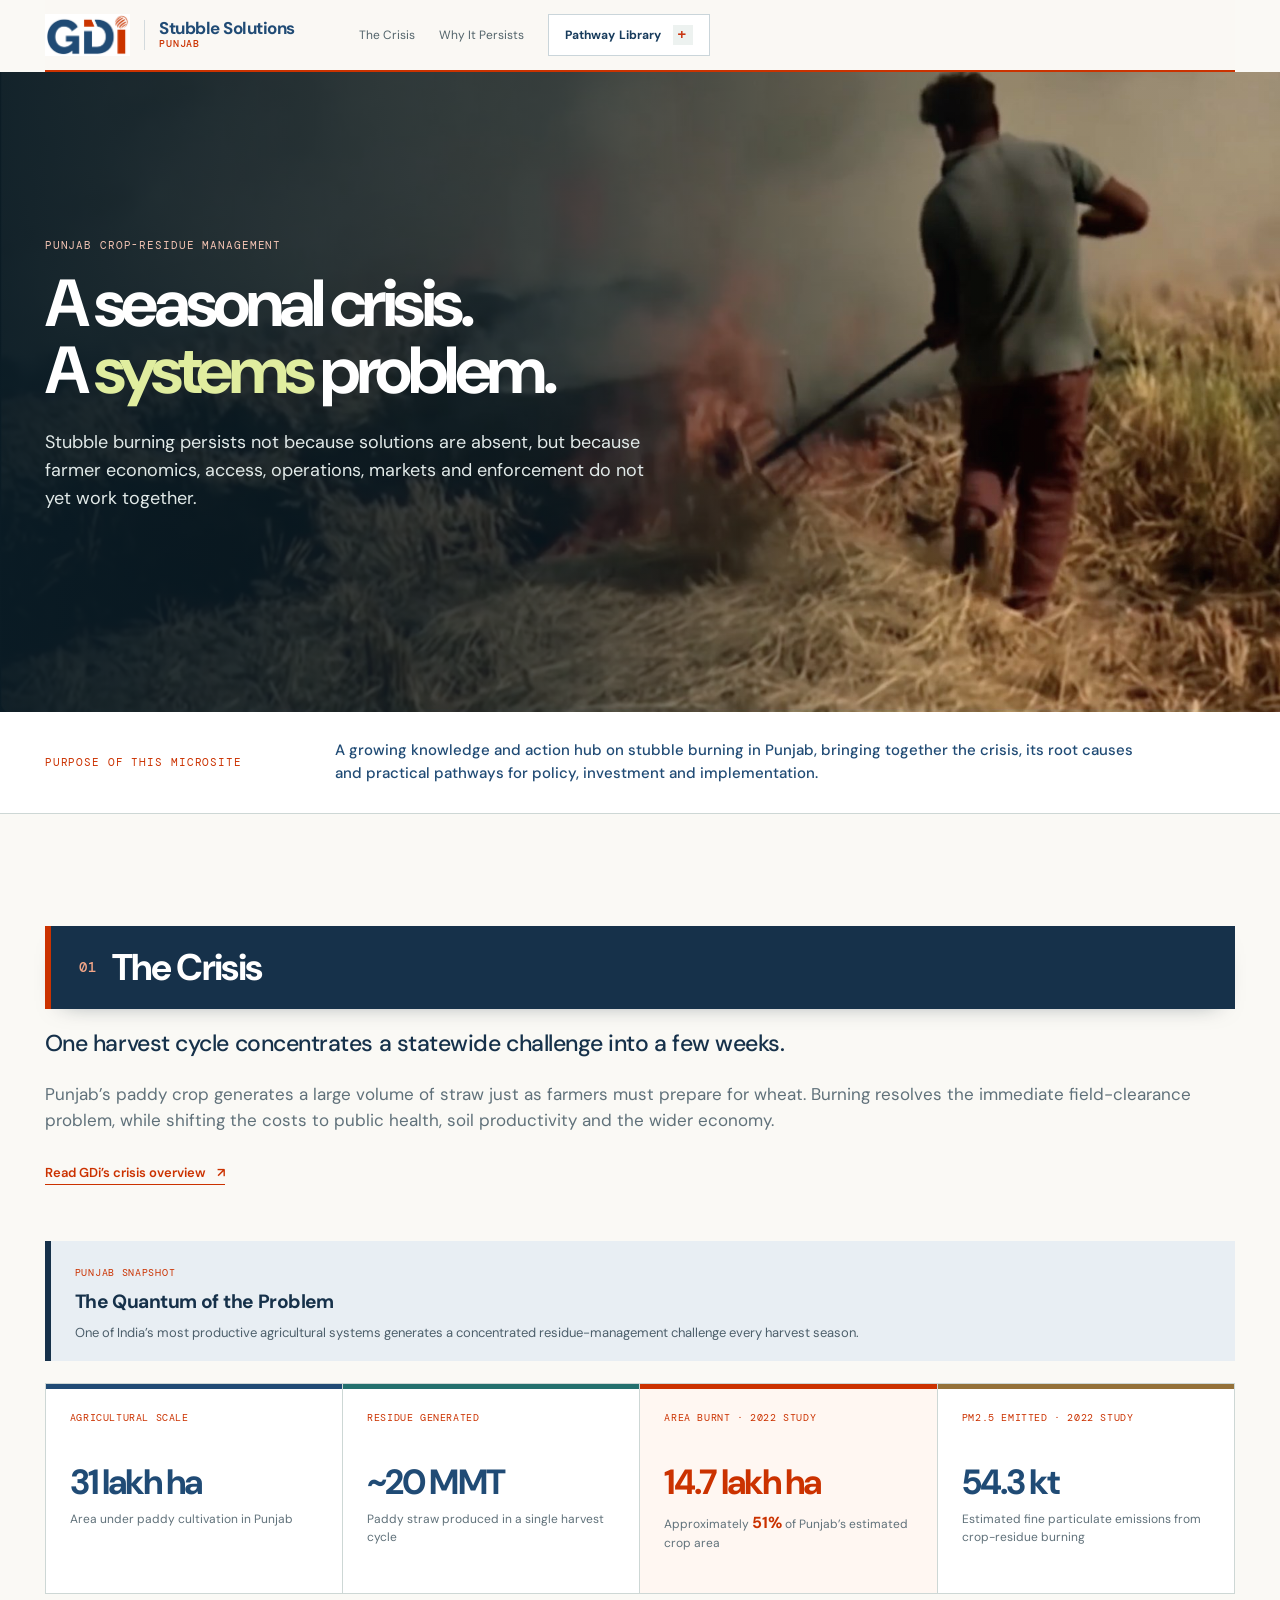
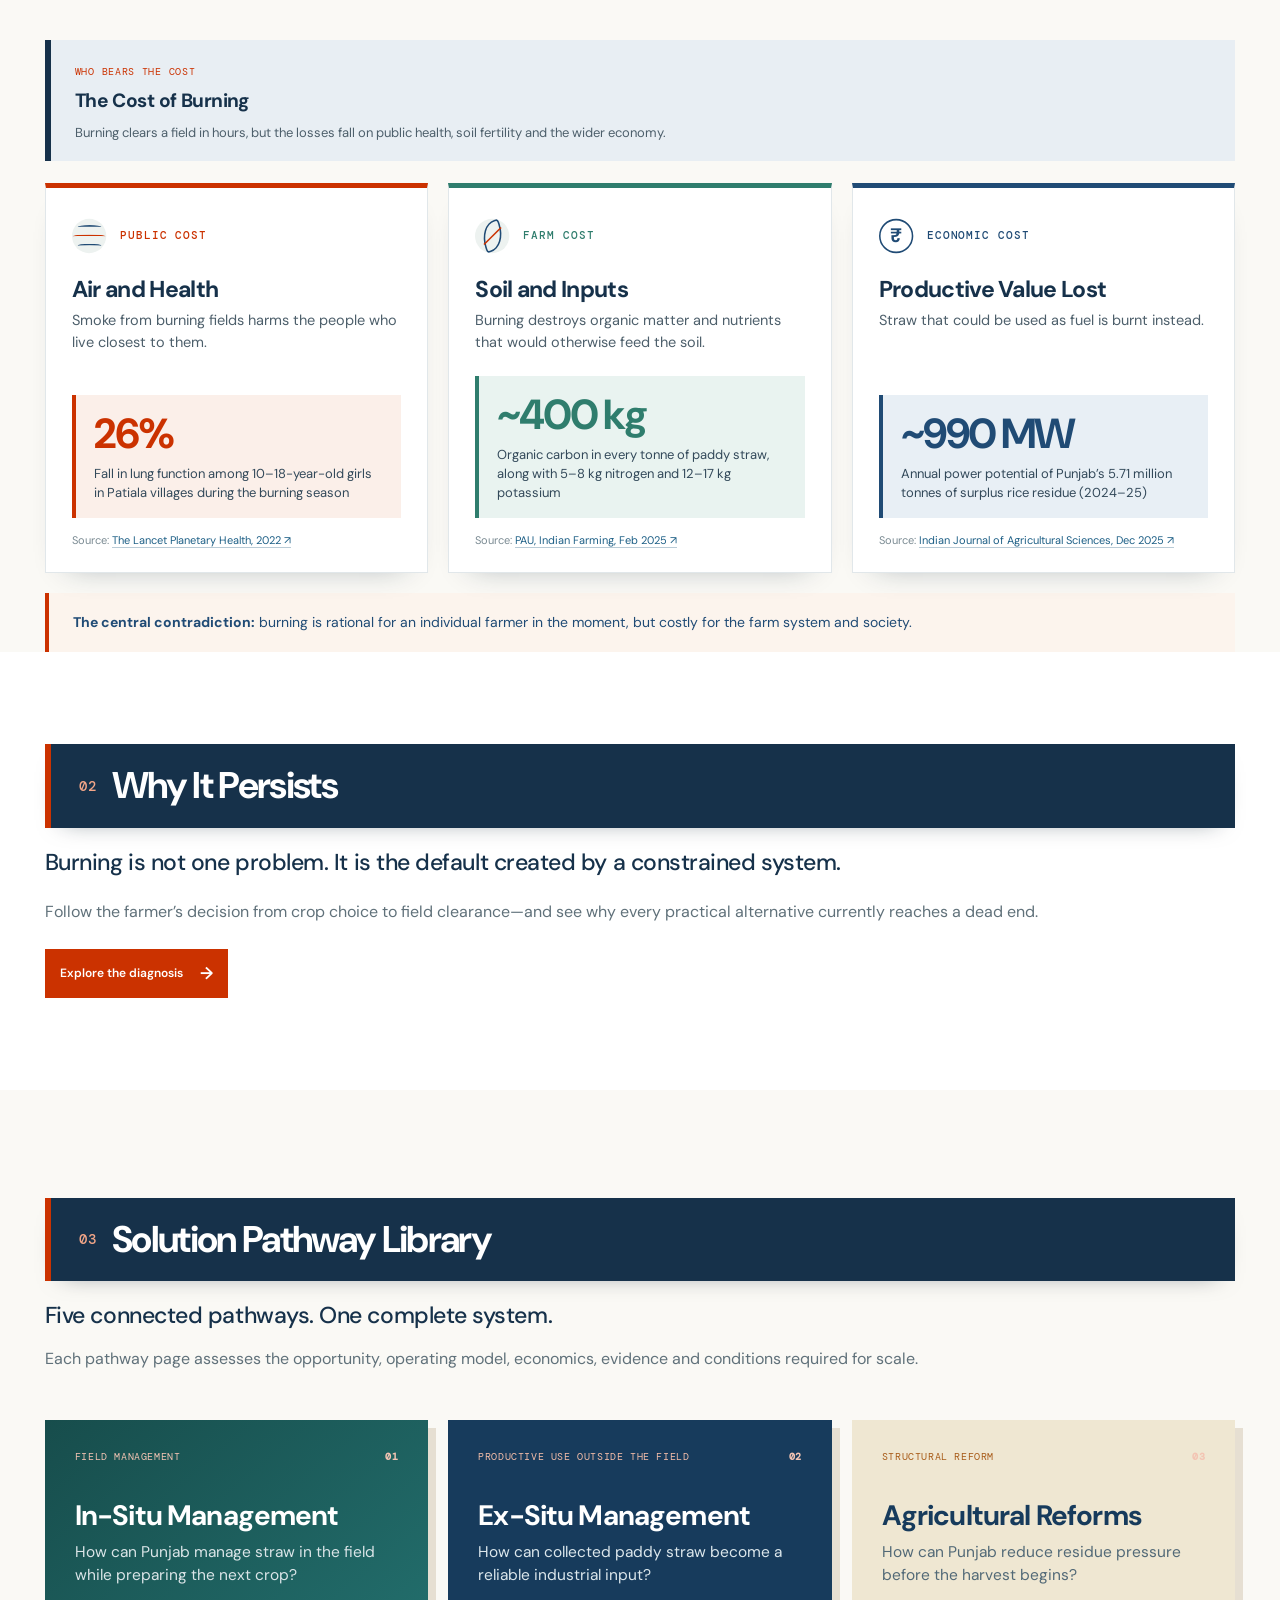
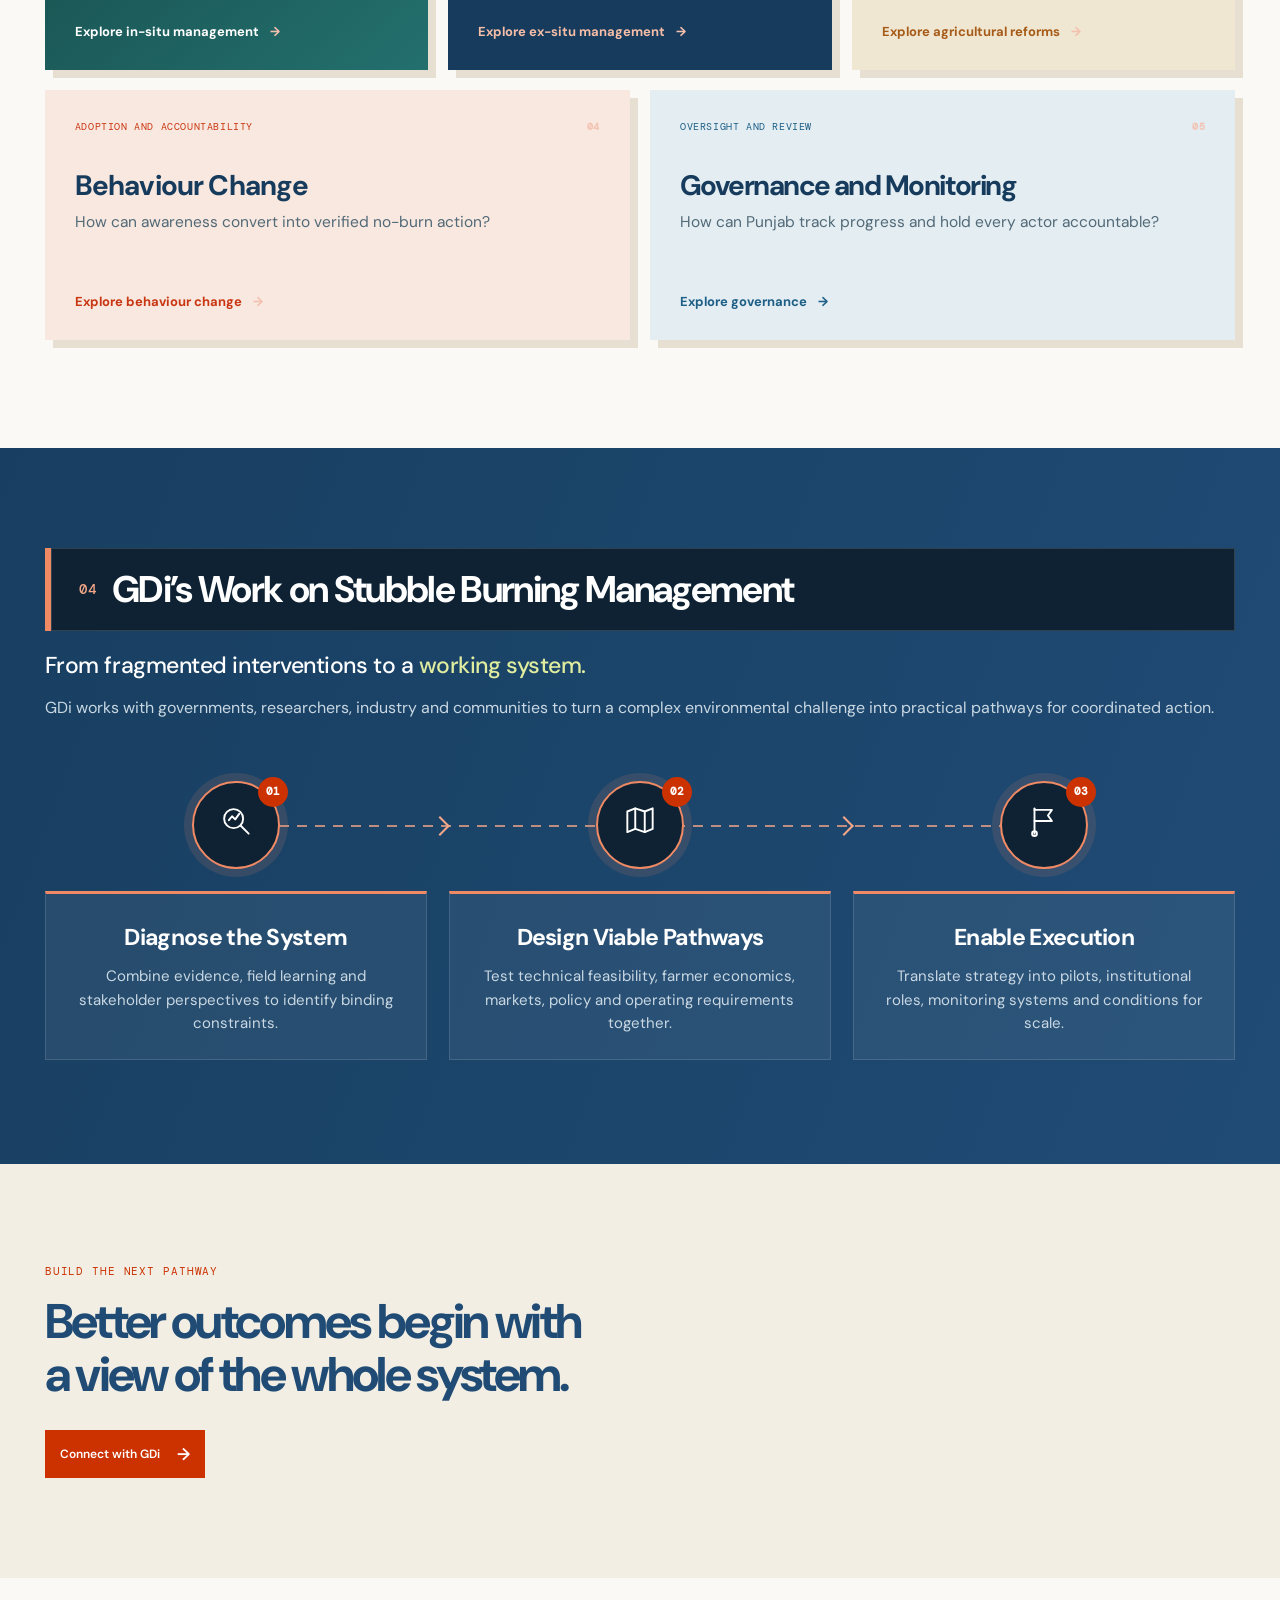
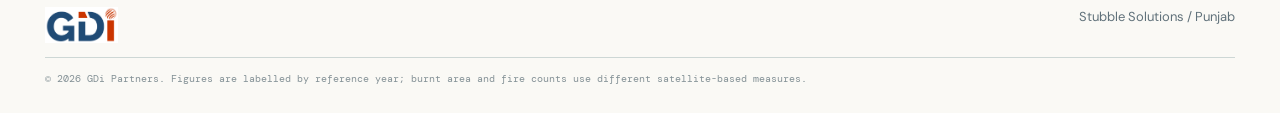
==== commit c53cbff6: "Fix Pathway Library menu - Full-width top bar background used clip-path, which hid the dropdown;   u" ====
--- a/index.html
+++ b/index.html
@@ -18,8 +18,8 @@
     <link href="https://fonts.googleapis.com/css2?family=DM+Mono:wght@400;500&family=DM+Sans:opsz,wght@9..40,400;9..40,500;9..40,600;9..40,700&display=swap" rel="stylesheet" />
     <link rel="stylesheet" href="home.css" />
     <link rel="stylesheet" href="logo.css" />
-    <link rel="stylesheet" href="hierarchy.css?v=20261125-1620" />
-  <script src="pathway-nav.js" defer></script></head>
+    <link rel="stylesheet" href="hierarchy.css?v=20261125-1740" />
+  <script src="pathway-nav.js?v=20261125-1740" defer></script></head>
   <body>
     <header class="topbar">
       <a href="#top" class="wordmark logo-link" aria-label="GDi Partners home"><img src="assets/gdi-logo.jpg" alt="GDi" /><span class="site-name"><b>Stubble Solutions</b><small>Punjab</small></span></a>
--- a/hierarchy.css
+++ b/hierarchy.css
@@ -71,7 +71,7 @@
 @media(max-width:860px){.site-name{display:none}}
 
 /* Top bar background runs the full width of the screen */
-.topbar{box-shadow:0 0 0 100vmax rgba(250,249,245,.97);clip-path:inset(0 -100vmax)}
+.topbar:before{content:"";position:absolute;top:0;bottom:0;left:-100vmax;right:-100vmax;background:rgba(250,249,245,.97);z-index:-1;pointer-events:none}
 
 /* Section titles sit in a dark header box */
 .kicker.section-title{width:100%;box-sizing:border-box;padding:22px 28px;background:#16314a;border:0;border-left:6px solid #cb3200;align-items:center!important;box-shadow:0 10px 24px -18px rgba(10,28,38,.55)}
@@ -176,3 +176,85 @@
 .gw-step .gw-body p{max-width:none;font-size:15px}
 .gw-node{margin-bottom:22px!important;background:#0e2233}
 @media(max-width:860px){.gw-step .gw-body{height:auto;margin:0;padding:18px 18px 20px}.gw-step{grid-template-columns:88px 1fr!important}.gw-step .gw-body{grid-row:span 2}}
+
+/* ===== Why It Persists: merged root causes ===== */
+.rc-section{padding:90px 0;background:#fff}
+.rc-table{margin-top:34px;border:1px solid #dfe5e7;background:#fbfaf6}
+.rc-labels{display:grid;grid-template-columns:minmax(0,1.15fr) 90px minmax(0,1.35fr);gap:24px;padding:14px 26px 14px 82px;background:#16314a;color:#cfdbe4;font:500 10.5px/1 'DM Mono',monospace;letter-spacing:.09em;text-transform:uppercase}
+.rc-list{margin:0;padding:0;list-style:none}
+.rc-row{display:grid;grid-template-columns:34px minmax(0,1.15fr) 90px minmax(0,1.35fr);gap:24px;align-items:center;padding:22px 26px;border-top:1px solid #e3e8ea}
+.rc-row:first-child{border-top:0}
+.rc-n{color:#8a99a1;font:500 12px/1 'DM Mono',monospace}
+.rc-q{margin:0;color:#16314a;font-size:18px;font-weight:600;line-height:1.35;letter-spacing:-.015em}
+.rc-no{justify-self:start;padding:8px 18px;background:#cb3200;color:#fff;font:700 13px/1 'DM Sans',Arial,sans-serif;letter-spacing:.06em;text-transform:uppercase;position:relative}
+.rc-no:after{content:'';position:absolute;right:-10px;top:50%;width:10px;border-top:2px solid #cb3200}
+.rc-why{padding-left:16px;border-left:3px solid #e8c0ae}
+.rc-type{display:inline-block;margin-bottom:6px;color:#cb3200;font:500 10.5px/1 'DM Mono',monospace;letter-spacing:.09em;text-transform:uppercase}
+.rc-why p{margin:0;color:#4d5f6b;font-size:14.5px;line-height:1.5}
+.rc-outcome{display:grid;grid-template-columns:200px 1fr;gap:28px;align-items:center;padding:26px;background:#16314a;color:#d4e0e8}
+.rc-burn{display:flex;flex-direction:column;gap:6px;padding:14px 18px;background:#cb3200;color:#fff}
+.rc-burn span{font:500 10px/1 'DM Mono',monospace;letter-spacing:.1em;text-transform:uppercase;opacity:.85}
+.rc-burn strong{font:700 34px/1 'DM Sans',Arial,sans-serif;letter-spacing:-.04em}
+.rc-outcome p{margin:0;font-size:15px;line-height:1.6}
+.rc-outcome b{color:#fff}
+@media(max-width:860px){
+ .rc-labels{display:none}
+ .rc-row{grid-template-columns:28px 1fr auto;gap:10px 14px;align-items:start}
+ .rc-why{grid-column:2/-1}
+ .rc-no:after{display:none}
+ .rc-outcome{grid-template-columns:1fr}
+}
+
+/* ===== Why It Persists: stubble explainer ===== */
+.se-section{padding:90px 0;background:#f4f1ea}
+.se-player{position:relative;margin-top:34px;background:#16314a;border-radius:14px;overflow:hidden;box-shadow:0 30px 60px -36px rgba(16,40,60,.65)}
+.se-stage{display:block;width:100%;height:auto;background:#bcd9ea}
+.se-stage .se-t{fill:#fff;font:700 17px 'DM Sans',Arial,sans-serif}
+.se-stage .se-sub{fill:#fff;opacity:.85;font:500 12.5px 'DM Sans',Arial,sans-serif}
+.se-stage .se-h{fill:#16314a;font:700 28px 'DM Sans',Arial,sans-serif;letter-spacing:-.5px}
+.se-stage .se-s{fill:#4d5f6b;font:600 15px 'DM Sans',Arial,sans-serif}
+.se-stage .se-r{fill:#cb3200;font:700 18px 'DM Sans',Arial,sans-serif}
+.se-bar{display:grid;grid-template-columns:44px 1fr;gap:16px;align-items:center;padding:18px 22px 10px}
+.se-play{width:44px;height:44px;border:0;border-radius:50%;background:#cb3200;color:#fff;font-size:13px;cursor:pointer;box-shadow:0 0 0 6px rgba(203,50,0,.2)}
+.se-caption{margin:0;min-height:2.9em;color:#fff;font-size:17px;line-height:1.45}
+.se-caption.in{animation:se-cap .5s ease both}
+@keyframes se-cap{from{opacity:0;transform:translateY(6px)}to{opacity:1;transform:none}}
+.se-timeline{padding:6px 22px 22px}
+.se-track{position:relative;height:8px;border-radius:4px;background:rgba(255,255,255,.18);cursor:pointer;touch-action:none}
+.se-fill{position:absolute;inset:0 auto 0 0;width:0;border-radius:4px;background:linear-gradient(90deg,#f3a688,#cb3200)}
+.se-marks{position:relative;height:26px;margin-top:8px}
+.se-marks button{position:absolute;top:0;padding:4px 0;border:0;background:none;color:#9fb3c2;font:500 11px/1 'DM Mono',monospace;letter-spacing:.06em;text-transform:uppercase;cursor:pointer;white-space:nowrap}
+.se-marks button:before{content:'';position:absolute;left:0;top:-15px;width:2px;height:10px;background:rgba(255,255,255,.4)}
+.se-marks button.on{color:#f3a688}
+@media(max-width:640px){.se-caption{font-size:14px}.se-marks button{font-size:9px}.se-marks button:nth-child(even){top:14px}.se-marks{height:34px}}
+
+/* ===== Why It Persists: framework house ===== */
+.fw-section{padding:90px 0 100px;background:#fff}
+.fh{margin-top:44px}
+.fh-roof{position:relative;display:grid;place-items:end center;height:130px;padding:0 18% 24px;background:linear-gradient(180deg,#244a70,#16314a);clip-path:polygon(50% 0,100% 78%,100% 100%,0 100%,0 78%)}
+.fh-roof p{margin:0;color:#fff;font:700 clamp(15px,1.7vw,22px)/1.25 'DM Sans',Arial,sans-serif;letter-spacing:-.01em;text-align:center}
+.fh-beam{height:14px;background:#0f2436}
+.fh-cols{display:grid;grid-template-columns:repeat(4,minmax(0,1fr));gap:20px;padding:22px 20px;background:#f3f5f6;border-left:1px solid #e1e6e9;border-right:1px solid #e1e6e9}
+.fh-col{--c:#204b75;display:flex;flex-direction:column;background:#fff;border:1px solid #dde4e8;border-top:0;text-decoration:none;transition:transform .2s ease,box-shadow .2s ease}
+.fh-b{--c:#8f3f4f}.fh-c{--c:#1f6b5c}.fh-d{--c:#3878b5}
+.fh-col:hover{transform:translateY(-4px);box-shadow:0 16px 28px -18px rgba(16,40,60,.55)}
+.fh-capital{display:flex;align-items:center;gap:12px;padding:16px 18px;background:var(--c);color:#fff}
+.fh-capital span{display:grid;place-items:center;width:32px;height:32px;flex:0 0 32px;border-radius:50%;background:#fff;color:var(--c);font:700 15px/1 'DM Sans',Arial,sans-serif}
+.fh-capital strong{font-size:19px;line-height:1.15;letter-spacing:-.02em}
+.fh-shaft{flex:1;margin:0;padding:16px;list-style:none;display:flex;flex-direction:column;gap:10px}
+.fh-shaft li{display:grid;grid-template-columns:30px 1fr;gap:8px;padding:11px 12px;background:color-mix(in srgb,var(--c) 7%,#fff);border-left:3px solid var(--c);color:#33495a;font-size:13.5px;line-height:1.4}
+.fh-shaft li b{color:var(--c);font:700 12px/1.5 'DM Mono',monospace}
+.fh-more{margin:0 16px 16px;color:var(--c);font:600 13px/1 'DM Sans',Arial,sans-serif;font-style:normal}
+.fh-base{display:grid;grid-template-columns:270px 1fr;background:#8a5a24;text-decoration:none}
+.fh-base-head{display:flex;align-items:center;gap:12px;padding:20px 22px;color:#fff}
+.fh-base-head span{display:grid;place-items:center;width:32px;height:32px;flex:0 0 32px;border-radius:50%;background:#fff;color:#8a5a24;font:700 15px/1 'DM Sans',Arial,sans-serif}
+.fh-base-head strong{display:block;font-size:20px;letter-spacing:-.02em}
+.fh-base-head small{display:block;margin-top:4px;color:#f3dcc0;font-size:12.5px}
+.fh-base ul{display:grid;grid-template-columns:repeat(4,minmax(0,1fr));gap:12px;margin:0;padding:16px;list-style:none;background:#f6efe4}
+.fh-base li{display:grid;grid-template-columns:28px 1fr;gap:8px;padding:12px;background:#fff;border-left:3px solid #8a5a24;color:#33495a;font-size:13.5px;line-height:1.4}
+.fh-base li b{color:#8a5a24;font:700 12px/1.5 'DM Mono',monospace}
+.fh-step{height:12px;background:#6b4519}
+.fw-note{margin:28px 0 0;color:#7a8a92;font-size:12px}
+@media(max-width:1100px){.fh-cols{grid-template-columns:repeat(2,minmax(0,1fr))}.fh-base{grid-template-columns:1fr}.fh-base ul{grid-template-columns:repeat(2,minmax(0,1fr))}}
+@media(max-width:620px){.fh-roof{height:118px;padding:0 13% 16px}.fh-roof p{font-size:15px}.fh-cols{grid-template-columns:1fr;padding:16px}.fh-base ul{grid-template-columns:1fr}}
+html,body{overflow-x:clip}
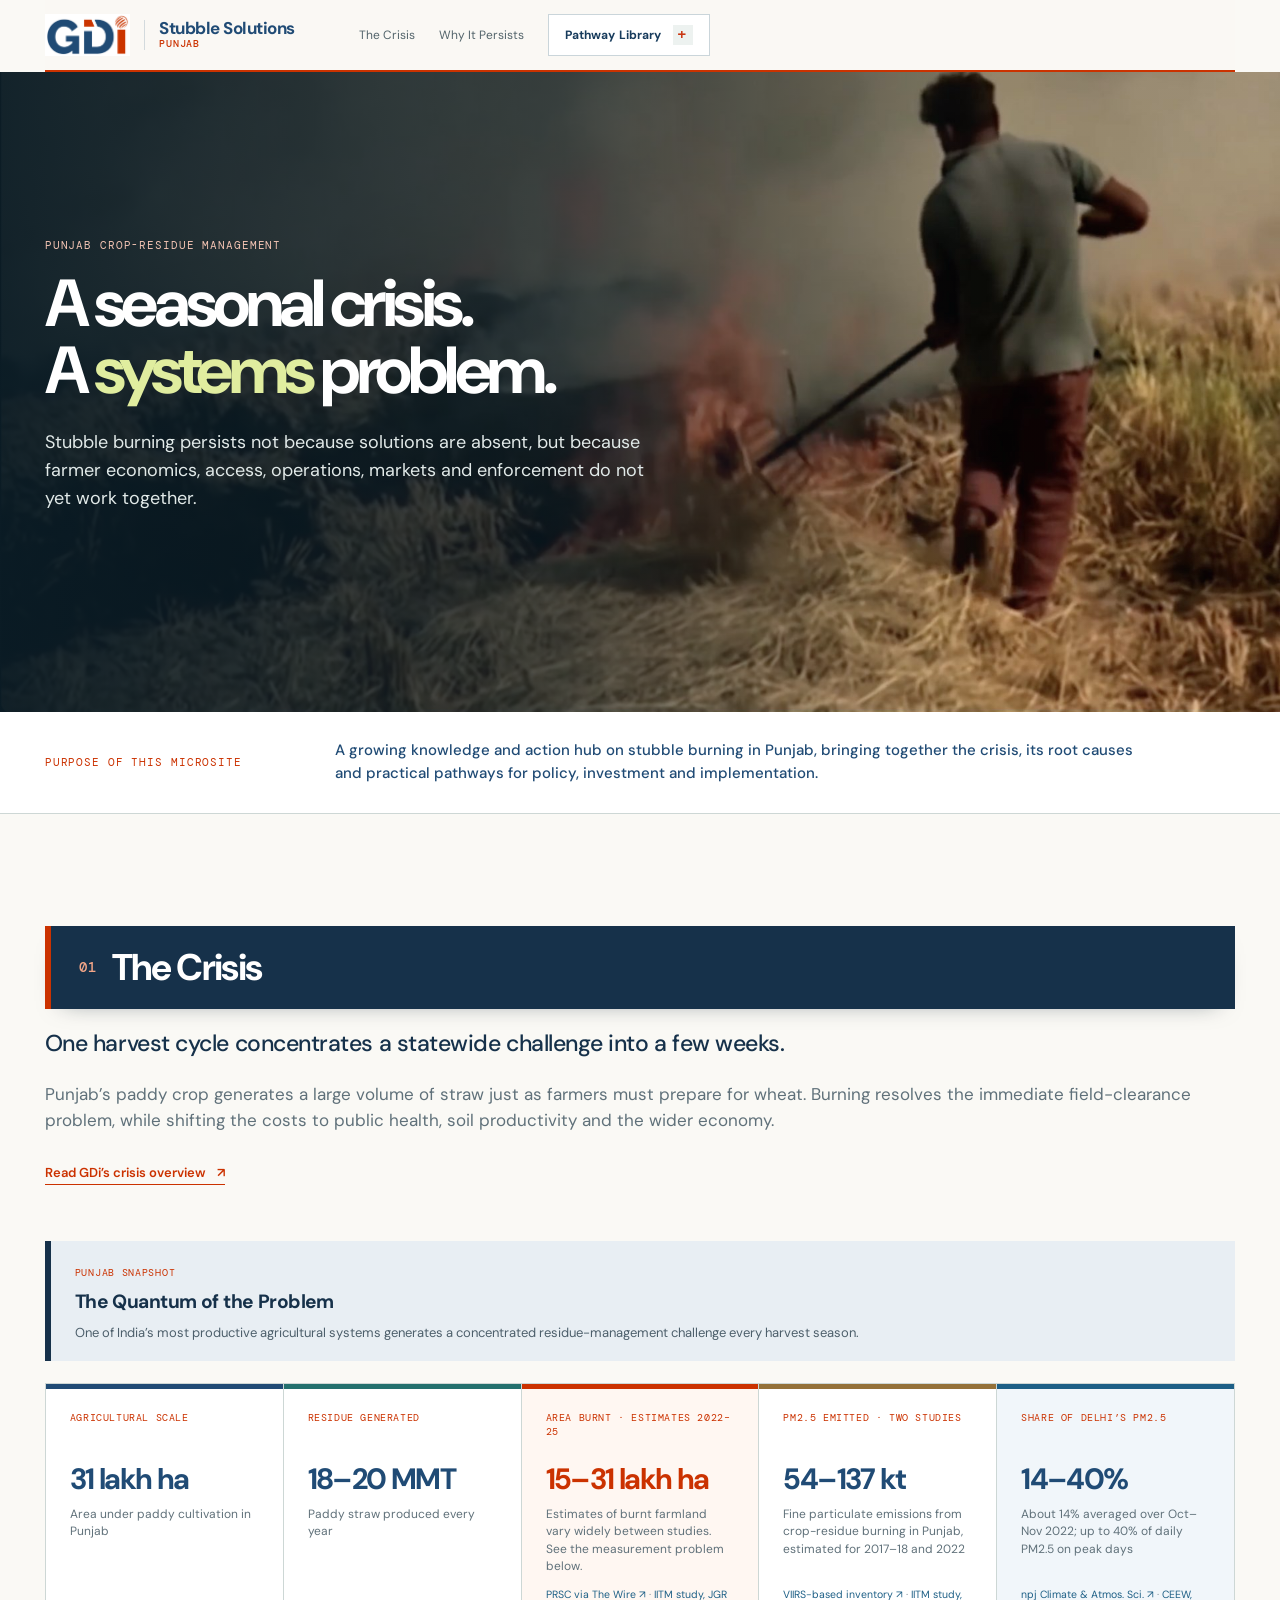
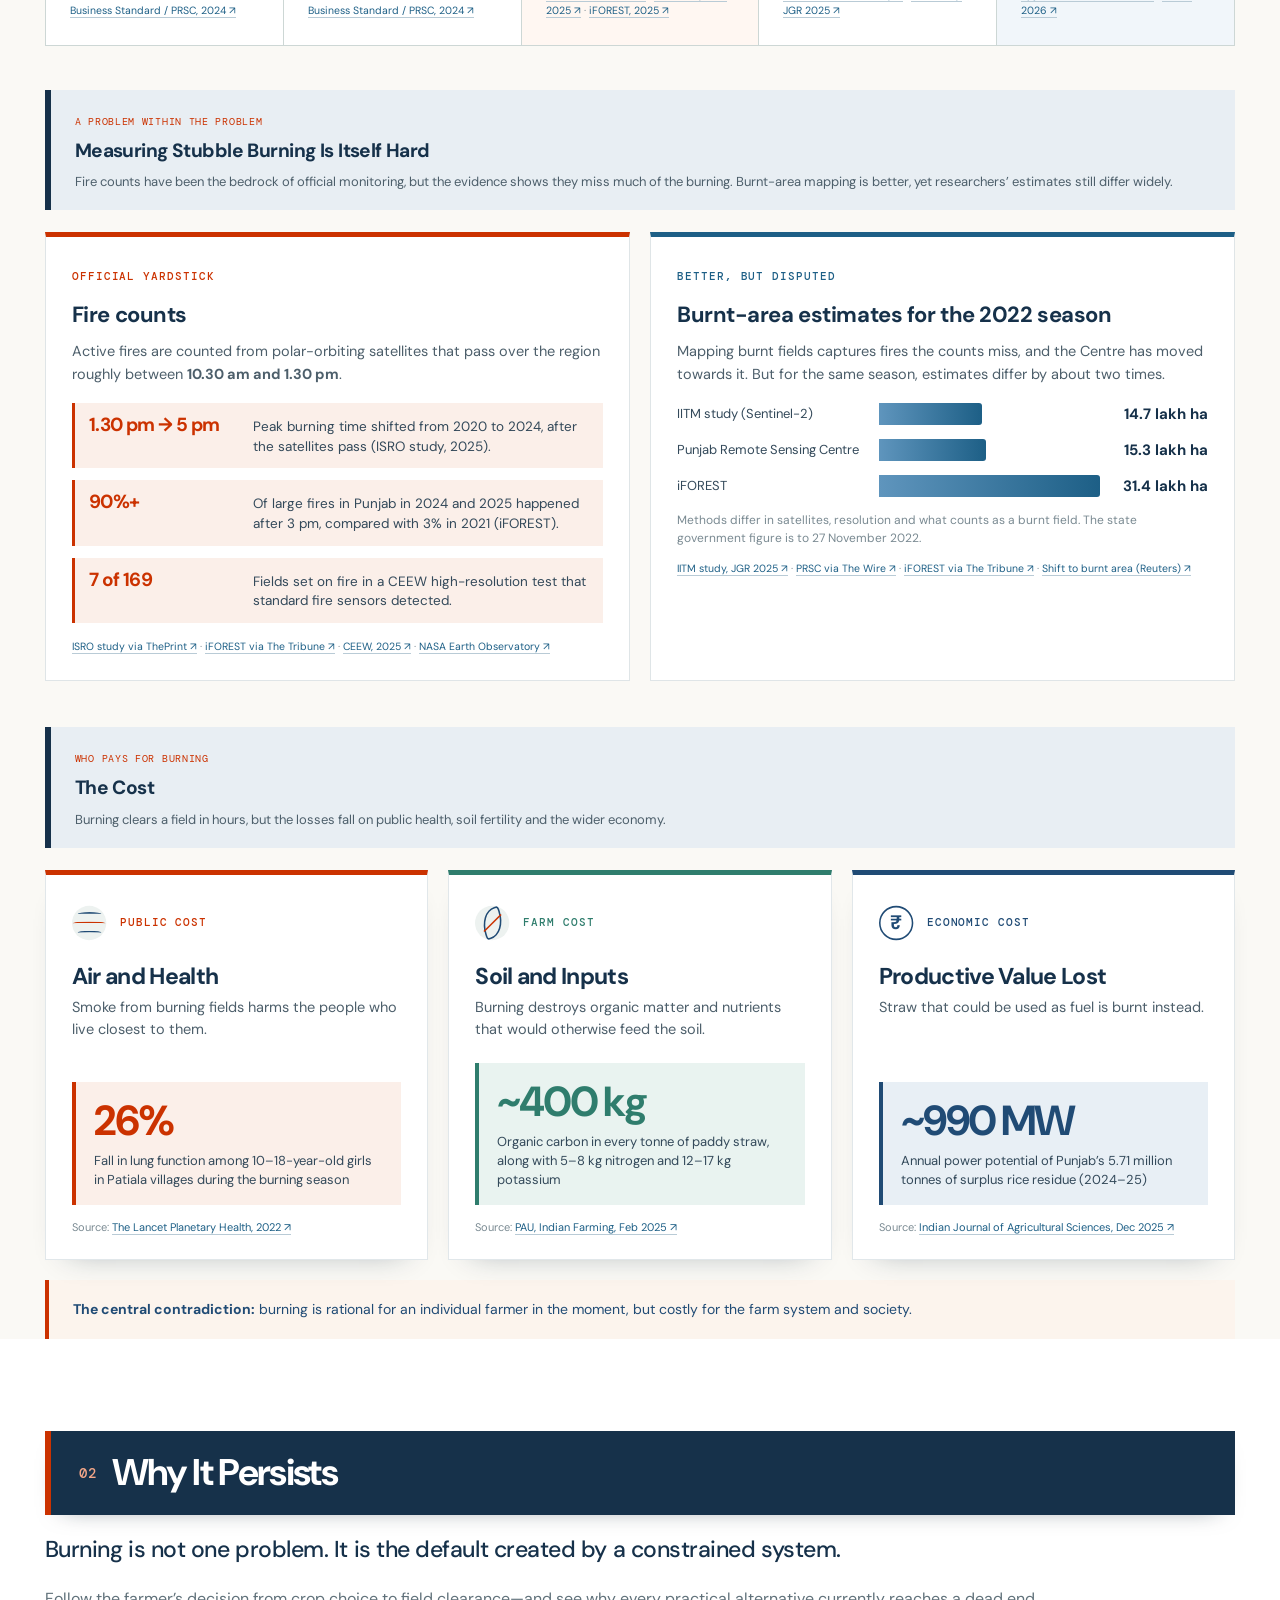
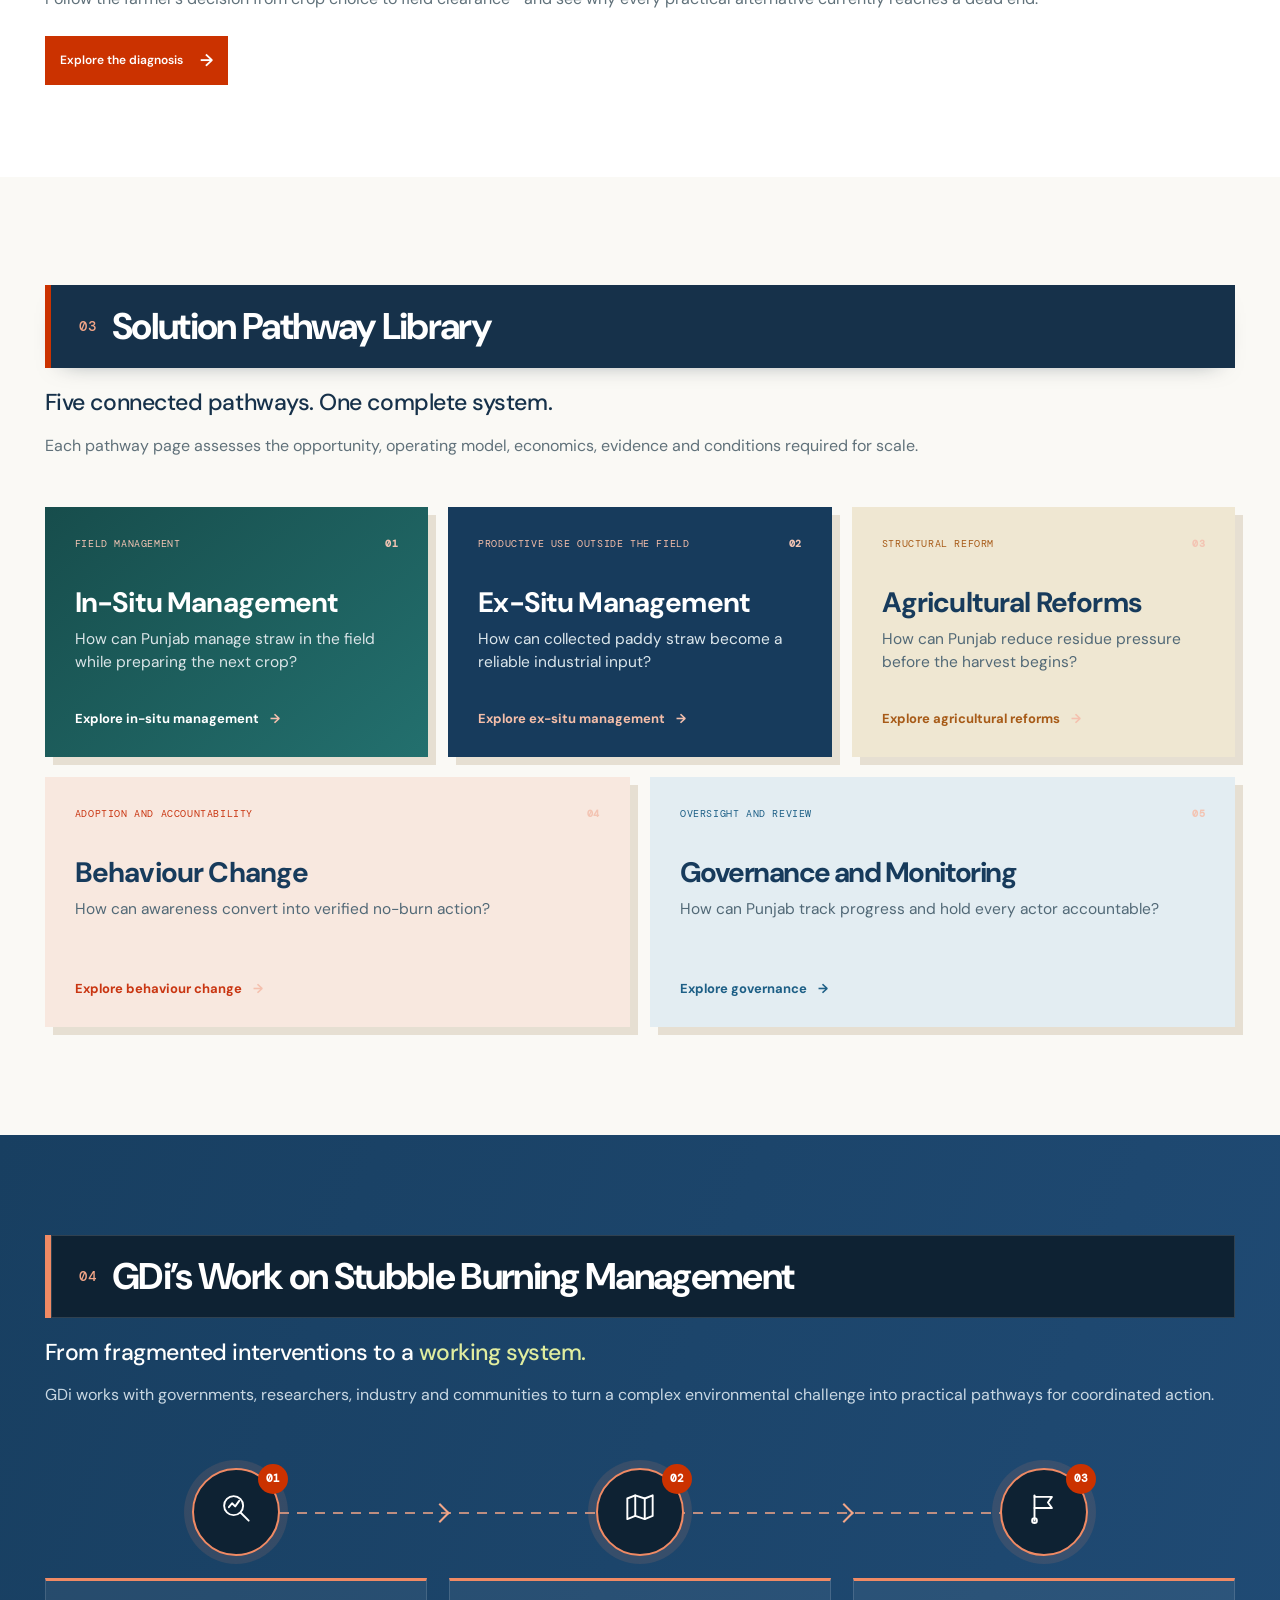
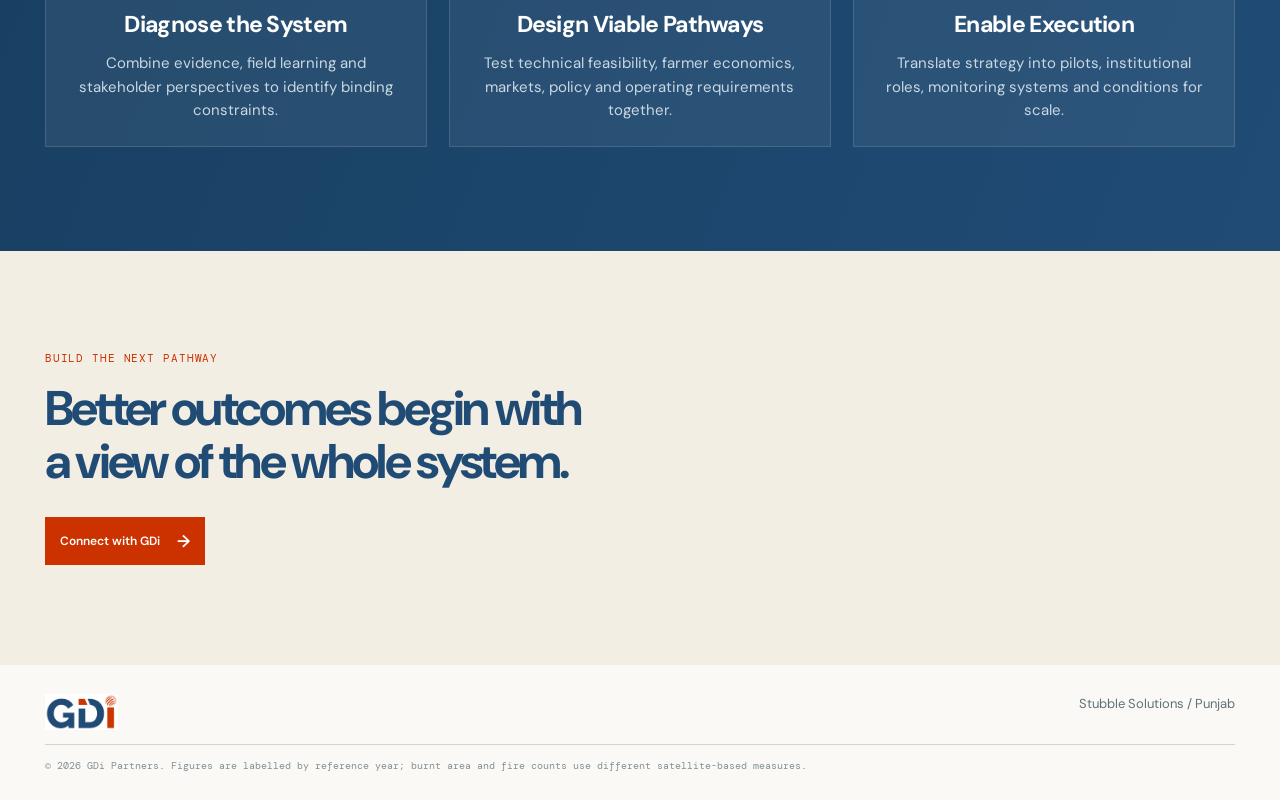
==== commit 069d0873: "Crisis section: sourced ranges, Delhi share, measurement problem, 'The Cost' - Quantum cards with so" ====
--- a/index.html
+++ b/index.html
@@ -18,7 +18,7 @@
     <link href="https://fonts.googleapis.com/css2?family=DM+Mono:wght@400;500&family=DM+Sans:opsz,wght@9..40,400;9..40,500;9..40,600;9..40,700&display=swap" rel="stylesheet" />
     <link rel="stylesheet" href="home.css" />
     <link rel="stylesheet" href="logo.css" />
-    <link rel="stylesheet" href="hierarchy.css?v=20261125-1740" />
+    <link rel="stylesheet" href="hierarchy.css?v=20261125-1830" />
   <script src="pathway-nav.js?v=20261125-1740" defer></script></head>
   <body>
     <header class="topbar">
@@ -55,14 +55,33 @@
             <div><span>Punjab snapshot</span><h3>The Quantum of the Problem</h3></div>
             <p>One of India’s most productive agricultural systems generates a concentrated residue-management challenge every harvest season.</p>
           </div>
-          <div class="punjab-numbers">
-            <article><span>Agricultural scale</span><strong>31 lakh ha</strong><p>Area under paddy cultivation in Punjab</p></article>
-            <article><span>Residue generated</span><strong>~20 MMT</strong><p>Paddy straw produced in a single harvest cycle</p></article>
-            <article class="burnt-area"><span>Area burnt · 2022 study</span><strong>14.7 lakh ha</strong><p>Approximately <b>51%</b> of Punjab’s estimated crop area</p></article>
-            <article><span>PM2.5 emitted · 2022 study</span><strong>54.3 kt</strong><p>Estimated fine particulate emissions from crop-residue burning</p></article>
+          <div class="punjab-numbers q5"><article class=""><span>Agricultural scale</span><strong>31 lakh ha</strong><p>Area under paddy cultivation in Punjab</p><p class="q-src"><a href="https://business-standard.com/industry/agriculture/punjab-reports-219-fresh-farm-fires-bringing-season-s-total-to-2-356-124102901507_1.html" target="_blank" rel="noopener">Business Standard / PRSC, 2024 ↗</a></p></article><article class=""><span>Residue generated</span><strong>18–20 MMT</strong><p>Paddy straw produced every year</p><p class="q-src"><a href="https://business-standard.com/industry/agriculture/punjab-reports-219-fresh-farm-fires-bringing-season-s-total-to-2-356-124102901507_1.html" target="_blank" rel="noopener">Business Standard / PRSC, 2024 ↗</a></p></article><article class="burnt-area"><span>Area burnt · estimates 2022–25</span><strong>15–31 lakh ha</strong><p>Estimates of burnt farmland vary widely between studies. See the measurement problem below.</p><p class="q-src"><a href="https://m.thewire.in/article/environment/punjab-stubble-fire-area/amp" target="_blank" rel="noopener">PRSC via The Wire ↗</a> · <a href="https://modis.gsfc.nasa.gov/sci_team/pubs/abstract_new.php?id=70750" target="_blank" rel="noopener">IITM study, JGR 2025 ↗</a> · <a href="https://www.tribuneindia.com/news/delhi/satellites-miss-majority-of-stubble-fires-delhi-air-pollution-underestimated-report" target="_blank" rel="noopener">iFOREST, 2025 ↗</a></p></article><article class=""><span>PM2.5 emitted · two studies</span><strong>54–137 kt</strong><p>Fine particulate emissions from crop-residue burning in Punjab, estimated for 2017–18 and 2022</p><p class="q-src"><a href="https://www.sciencedirect.com/science/article/abs/pii/S0269749120334485" target="_blank" rel="noopener">VIIRS-based inventory ↗</a> · <a href="https://modis.gsfc.nasa.gov/sci_team/pubs/abstract_new.php?id=70750" target="_blank" rel="noopener">IITM study, JGR 2025 ↗</a></p></article><article class="air-share"><span>Share of Delhi’s PM2.5</span><strong>14–40%</strong><p>About 14% averaged over Oct–Nov 2022; up to 40% of daily PM2.5 on peak days</p><p class="q-src"><a href="https://www.nature.com/articles/s41612-025-00901-8" target="_blank" rel="noopener">npj Climate & Atmos. Sci. ↗</a> · <a href="https://www.ceew.in/sites/default/files/ceew-stubble-studies-press-release-final.pdf" target="_blank" rel="noopener">CEEW, 2026 ↗</a></p></article></div>
+          <div class="numbers-heading measure-heading"><div><span>A problem within the problem</span><h3>Measuring Stubble Burning Is Itself Hard</h3></div><p>Fire counts have been the bedrock of official monitoring, but the evidence shows they miss much of the burning. Burnt-area mapping is better, yet researchers’ estimates still differ widely.</p></div>
+          <div class="measure-grid">
+            <div class="measure-col measure-fire">
+              <span class="measure-tag">Official yardstick</span><h4>Fire counts</h4>
+              <p class="measure-lead">Active fires are counted from polar-orbiting satellites that pass over the region roughly between <b>10.30 am and 1.30 pm</b>.</p>
+              <ul class="measure-points">
+                <li><strong>1.30 pm → 5 pm</strong><span>Peak burning time shifted from 2020 to 2024, after the satellites pass (ISRO study, 2025).</span></li>
+                <li><strong>90%+</strong><span>Of large fires in Punjab in 2024 and 2025 happened after 3 pm, compared with 3% in 2021 (iFOREST).</span></li>
+                <li><strong>7 of 169</strong><span>Fields set on fire in a CEEW high-resolution test that standard fire sensors detected.</span></li>
+              </ul>
+              <p class="q-src"><a href="https://theprint.in/environment/are-farm-fires-going-uncounted-isro-study-suggests-farmers-have-figured-out-a-way-to-evade-satellites/2797583/" target="_blank" rel="noopener">ISRO study via ThePrint ↗</a> · <a href="https://www.tribuneindia.com/news/delhi/satellites-miss-majority-of-stubble-fires-delhi-air-pollution-underestimated-report" target="_blank" rel="noopener">iFOREST via The Tribune ↗</a> · <a href="https://www.ceew.in/node/4788" target="_blank" rel="noopener">CEEW, 2025 ↗</a> · <a href="https://science.nasa.gov/?p=1160169" target="_blank" rel="noopener">NASA Earth Observatory ↗</a></p>
+            </div>
+            <div class="measure-col measure-area">
+              <span class="measure-tag">Better, but disputed</span><h4>Burnt-area estimates for the 2022 season</h4>
+              <p class="measure-lead">Mapping burnt fields captures fires the counts miss, and the Centre has moved towards it. But for the same season, estimates differ by about two times.</p>
+              <div class="measure-bars">
+                <div class="mb"><span>IITM study (Sentinel-2)</span><i style="--w:46.7%"></i><b>14.7 lakh ha</b></div>
+                <div class="mb"><span>Punjab Remote Sensing Centre</span><i style="--w:48.6%"></i><b>15.3 lakh ha</b></div>
+                <div class="mb"><span>iFOREST</span><i style="--w:100%"></i><b>31.4 lakh ha</b></div>
+              </div>
+              <p class="measure-note">Methods differ in satellites, resolution and what counts as a burnt field. The state government figure is to 27 November 2022.</p>
+              <p class="q-src"><a href="https://modis.gsfc.nasa.gov/sci_team/pubs/abstract_new.php?id=70750" target="_blank" rel="noopener">IITM study, JGR 2025 ↗</a> · <a href="https://m.thewire.in/article/environment/punjab-stubble-fire-area/amp" target="_blank" rel="noopener">PRSC via The Wire ↗</a> · <a href="https://www.tribuneindia.com/news/delhi/satellites-miss-majority-of-stubble-fires-delhi-air-pollution-underestimated-report" target="_blank" rel="noopener">iFOREST via The Tribune ↗</a> · <a href="https://www.deccanherald.com/amp/story/india%2Fdelhi%2Fcentre-aims-to-stamp-out-farm-fires-with-satellite-images-of-scorched-earth-3287678" target="_blank" rel="noopener">Shift to burnt area (Reuters) ↗</a></p>
+            </div>
           </div>
           <div class="numbers-heading cost-heading">
-            <div><span>Who bears the cost</span><h3>The Cost of Burning</h3></div>
+            <div><span>Who pays for burning</span><h3>The Cost</h3></div>
             <p>Burning clears a field in hours, but the losses fall on public health, soil fertility and the wider economy.</p>
           </div>
           <div class="cost-cards">
--- a/hierarchy.css
+++ b/hierarchy.css
@@ -258,3 +258,79 @@
 @media(max-width:1100px){.fh-cols{grid-template-columns:repeat(2,minmax(0,1fr))}.fh-base{grid-template-columns:1fr}.fh-base ul{grid-template-columns:repeat(2,minmax(0,1fr))}}
 @media(max-width:620px){.fh-roof{height:118px;padding:0 13% 16px}.fh-roof p{font-size:15px}.fh-cols{grid-template-columns:1fr;padding:16px}.fh-base ul{grid-template-columns:1fr}}
 html,body{overflow-x:clip}
+
+/* ===== In-situ: simple explainer ===== */
+.ins-anim{margin-top:30px;background:#fff;border:1px solid #dfe5e7;border-radius:12px;overflow:hidden}
+.ins-anim svg{display:block;width:100%;height:auto}
+.ins-straw path{stroke:#dcb75c;stroke-width:4;stroke-linecap:round;fill:none}
+.ins-mix path{stroke:#c9a24e;stroke-width:3;stroke-linecap:round;fill:none;opacity:0}
+.ins-wheat path{stroke:#4f9a3a;stroke-width:3;stroke-linecap:round;fill:none;stroke-dasharray:60;stroke-dashoffset:60}
+.ins-anim .ins-straw{animation:ins-straw 9s ease-in-out infinite}
+.ins-anim .ins-mix path{animation:ins-mix 9s ease-in-out infinite}
+.ins-anim .ins-wheat path{animation:ins-wheat 9s ease-in-out infinite}
+@keyframes ins-straw{0%,30%{opacity:1;transform:none}45%,85%{opacity:.55;transform:translateY(6px)}100%{opacity:1;transform:none}}
+@keyframes ins-mix{0%,30%{opacity:0}45%,85%{opacity:1}100%{opacity:0}}
+@keyframes ins-wheat{0%,50%{stroke-dashoffset:60}70%,90%{stroke-dashoffset:0}100%{stroke-dashoffset:60}}
+.ins-steps{display:grid;grid-template-columns:repeat(3,1fr);background:#16314a}
+.ins-steps span{padding:14px 18px;color:#9fb3c2;font:600 13.5px/1.3 'DM Sans',Arial,sans-serif;border-right:1px solid rgba(255,255,255,.12)}
+.ins-steps .s1{animation:ins-s1 9s infinite}.ins-steps .s2{animation:ins-s2 9s infinite}.ins-steps .s3{animation:ins-s3 9s infinite}
+@keyframes ins-s1{0%,30%{color:#fff;background:#cb3200}31%,100%{color:#9fb3c2;background:transparent}}
+@keyframes ins-s2{0%,30%{color:#9fb3c2;background:transparent}31%,55%{color:#fff;background:#cb3200}56%,100%{color:#9fb3c2;background:transparent}}
+@keyframes ins-s3{0%,55%{color:#9fb3c2;background:transparent}56%,98%{color:#fff;background:#2f7d6d}100%{color:#9fb3c2;background:transparent}}
+.ins-compare{display:grid;grid-template-columns:repeat(3,minmax(0,1fr));gap:16px;margin-top:22px}
+.ins-compare article{padding:20px 22px;background:#fff;border:1px solid #dfe5e7;border-top:4px solid #9aa6ad}
+.ins-compare span{color:#7a8a92;font:500 10.5px/1 'DM Mono',monospace;letter-spacing:.09em;text-transform:uppercase}
+.ins-compare h3{margin:10px 0 6px;color:#16314a;font-size:19px}
+.ins-compare p{margin:0;color:#4d5f6b;font-size:14px;line-height:1.5}
+.ins-compare a{display:inline-block;margin-top:10px;color:#1d5f86;font-size:13px;font-weight:600}
+.ins-burn{border-top-color:#cb3200!important}.ins-ex{border-top-color:#204b75!important}
+.ins-in{border-top-color:#2f7d6d!important;background:#eef6f3!important;box-shadow:0 14px 28px -20px rgba(16,40,60,.45)}
+.ins-in span{color:#2f7d6d}
+@media(max-width:760px){.ins-steps,.ins-compare{grid-template-columns:1fr}}
+@media(prefers-reduced-motion:reduce){.ins-anim *{animation:none!important}.ins-wheat path{stroke-dashoffset:0}.ins-mix path{opacity:1}}
+
+/* ===== CRM: three jobs + sub-headings ===== */
+.crm-jobs{display:grid;grid-template-columns:repeat(3,minmax(0,1fr));gap:16px;margin:28px 0 30px}
+.crm-jobs article{position:relative;padding:22px 22px 20px 70px;background:#fff;border:1px solid #dfe5e7;border-top:4px solid #204b75}
+.crm-jobs article:nth-child(2){border-top-color:#2f7d6d}.crm-jobs article:nth-child(3){border-top-color:#8f3f4f}
+.crm-jobs i{position:absolute;left:20px;top:22px;display:grid;place-items:center;width:34px;height:34px;border-radius:50%;background:#16314a;color:#fff;font:700 15px/1 'DM Sans',Arial,sans-serif;font-style:normal}
+.crm-jobs h3{margin:0 0 6px;color:#16314a;font-size:19px}
+.crm-jobs p{margin:0 0 10px;color:#4d5f6b;font-size:14px;line-height:1.5}
+.crm-jobs small{color:#cb3200;font:500 11px/1.4 'DM Mono',monospace;letter-spacing:.04em}
+.crm-challenges{margin:28px 0 32px}
+.crm-sub{margin:46px 0 22px!important}
+.crm-sub:first-of-type{margin-top:26px!important}
+@media(max-width:860px){.crm-jobs{grid-template-columns:1fr}}
+
+/* ===== Quantum of the problem: five cards + measurement ===== */
+.punjab-numbers.q5{grid-template-columns:repeat(5,minmax(0,1fr))!important}
+.punjab-numbers.q5 article{display:flex;flex-direction:column;min-height:0!important}
+.punjab-numbers.q5 article strong{font-size:clamp(28px,2.3vw,34px)!important;white-space:nowrap}
+.punjab-numbers.q5 .q-src{margin-top:auto!important;padding-top:12px}
+.punjab-numbers.q5 article:nth-child(5):before{background:#1d5f86}
+.punjab-numbers .air-share{background:#f1f6fa}
+.q-src{margin:0;font-size:10.5px!important;line-height:1.5;color:#7a8a92!important}
+.q-src a{color:#1d5f86;border-bottom:1px solid #b9cbd6;text-decoration:none}
+@media(max-width:1240px){.punjab-numbers.q5{grid-template-columns:repeat(3,minmax(0,1fr))!important}}
+@media(max-width:800px){.punjab-numbers.q5{grid-template-columns:repeat(2,minmax(0,1fr))!important}}
+@media(max-width:500px){.punjab-numbers.q5{grid-template-columns:1fr!important}}
+.measure-heading{margin-top:44px!important}
+.measure-grid{display:grid;grid-template-columns:minmax(0,1fr) minmax(0,1fr);gap:20px}
+.measure-col{padding:26px;background:#fff;border:1px solid #dfe5e7;border-top:5px solid #cb3200}
+.measure-area{border-top-color:#1d5f86}
+.measure-tag{color:#cb3200;font:500 10.5px/1 'DM Mono',monospace;letter-spacing:.09em;text-transform:uppercase}
+.measure-area .measure-tag{color:#1d5f86}
+.measure-col h4{margin:10px 0 8px;color:#16314a;font-size:22px;letter-spacing:-.02em}
+.measure-lead{margin:0 0 18px;color:#4d5f6b;font-size:14.5px;line-height:1.55}
+.measure-points{margin:0 0 16px;padding:0;list-style:none;display:grid;gap:12px}
+.measure-points li{display:grid;grid-template-columns:150px 1fr;gap:14px;align-items:baseline;padding:12px 14px;background:#fbefe9;border-left:3px solid #cb3200}
+.measure-points strong{white-space:nowrap;color:#cb3200;font:700 19px/1.1 'DM Sans',Arial,sans-serif;letter-spacing:-.03em}
+.measure-points span{color:#33495a;font-size:13.5px;line-height:1.45}
+.measure-bars{display:grid;gap:14px;margin-bottom:14px}
+.mb{display:grid;grid-template-columns:190px 1fr 96px;gap:12px;align-items:center}
+.mb span{color:#33495a;font-size:13px;line-height:1.3}
+.mb i{display:block;height:22px;width:var(--w);background:linear-gradient(90deg,#5f95bd,#1d5f86);border-radius:0 3px 3px 0}
+.mb b{color:#16314a;font:700 15px/1 'DM Sans',Arial,sans-serif;text-align:right;white-space:nowrap}
+.measure-note{margin:0 0 14px;color:#7a8a92;font-size:12px;line-height:1.5}
+@media(max-width:980px){.measure-grid{grid-template-columns:1fr}}
+@media(max-width:560px){.measure-points li{grid-template-columns:1fr;gap:4px}.mb{grid-template-columns:1fr auto}.mb i{grid-column:1/-1;grid-row:2}}
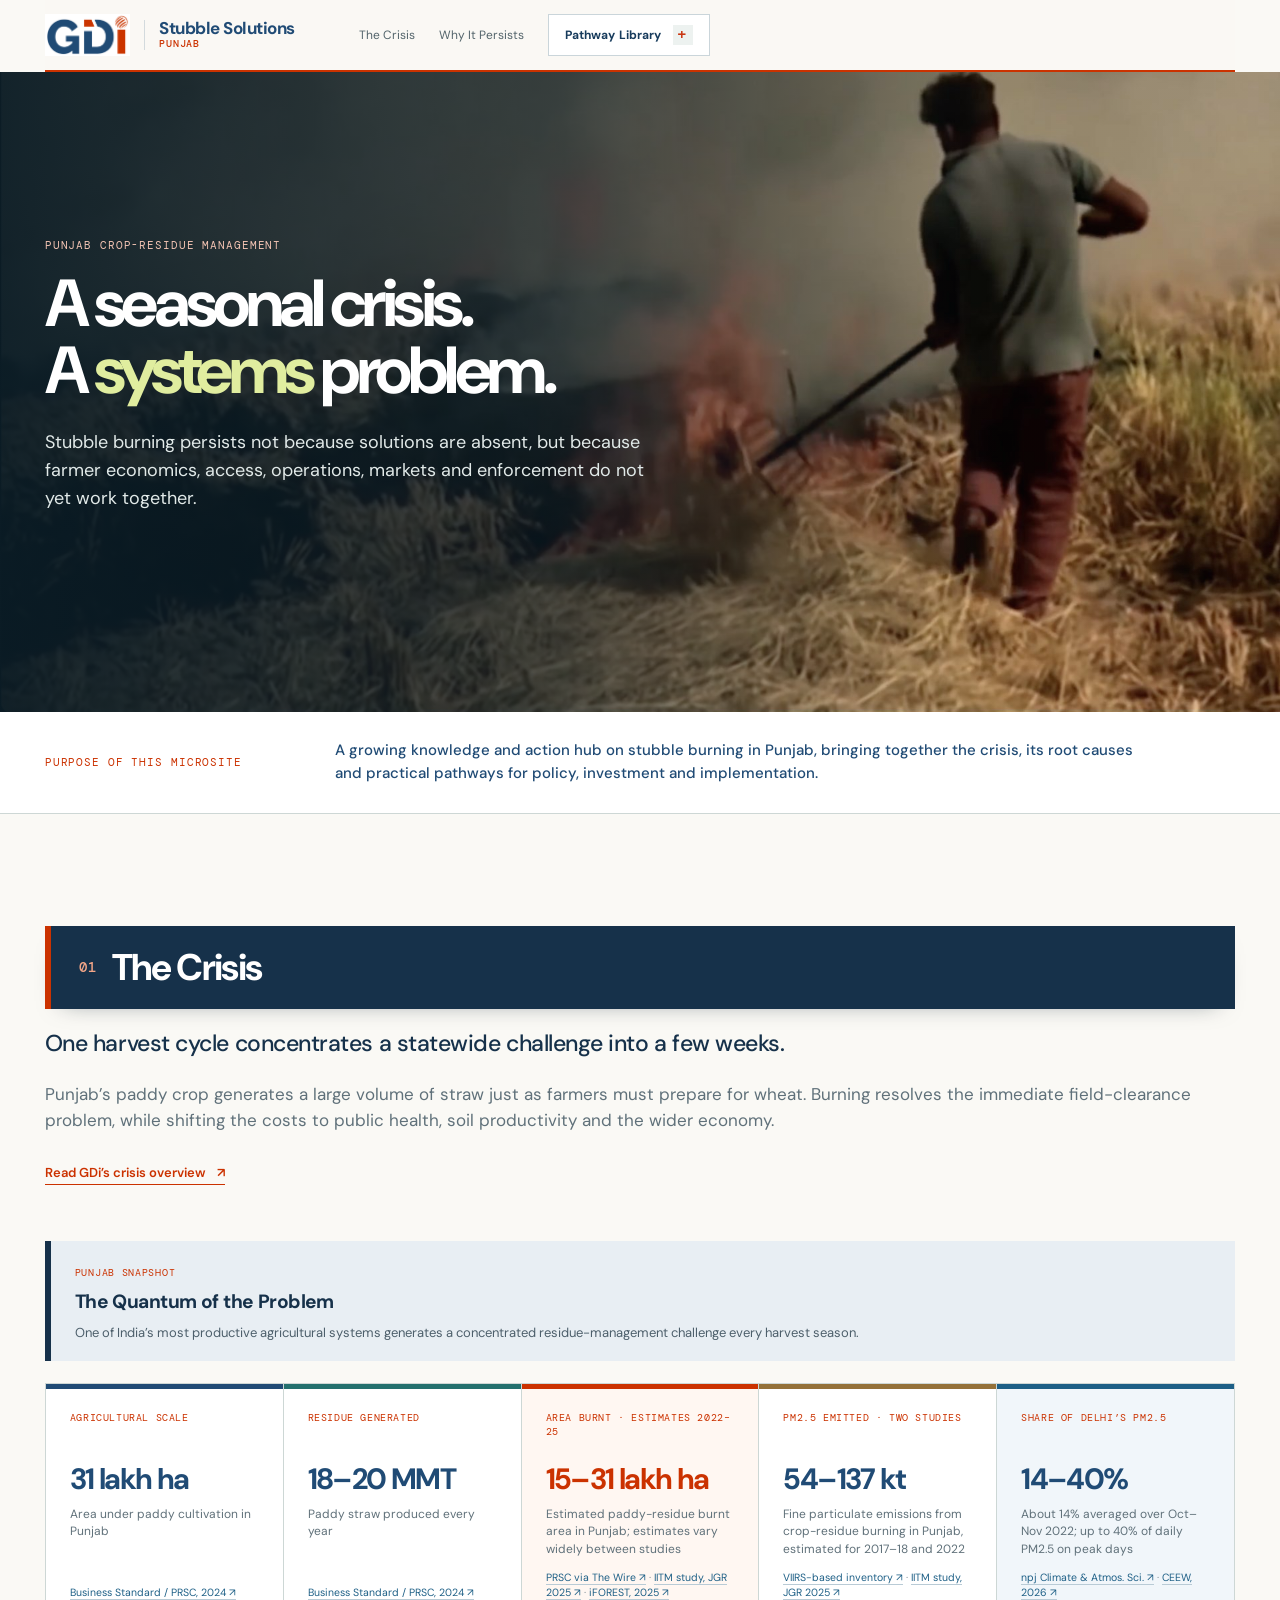
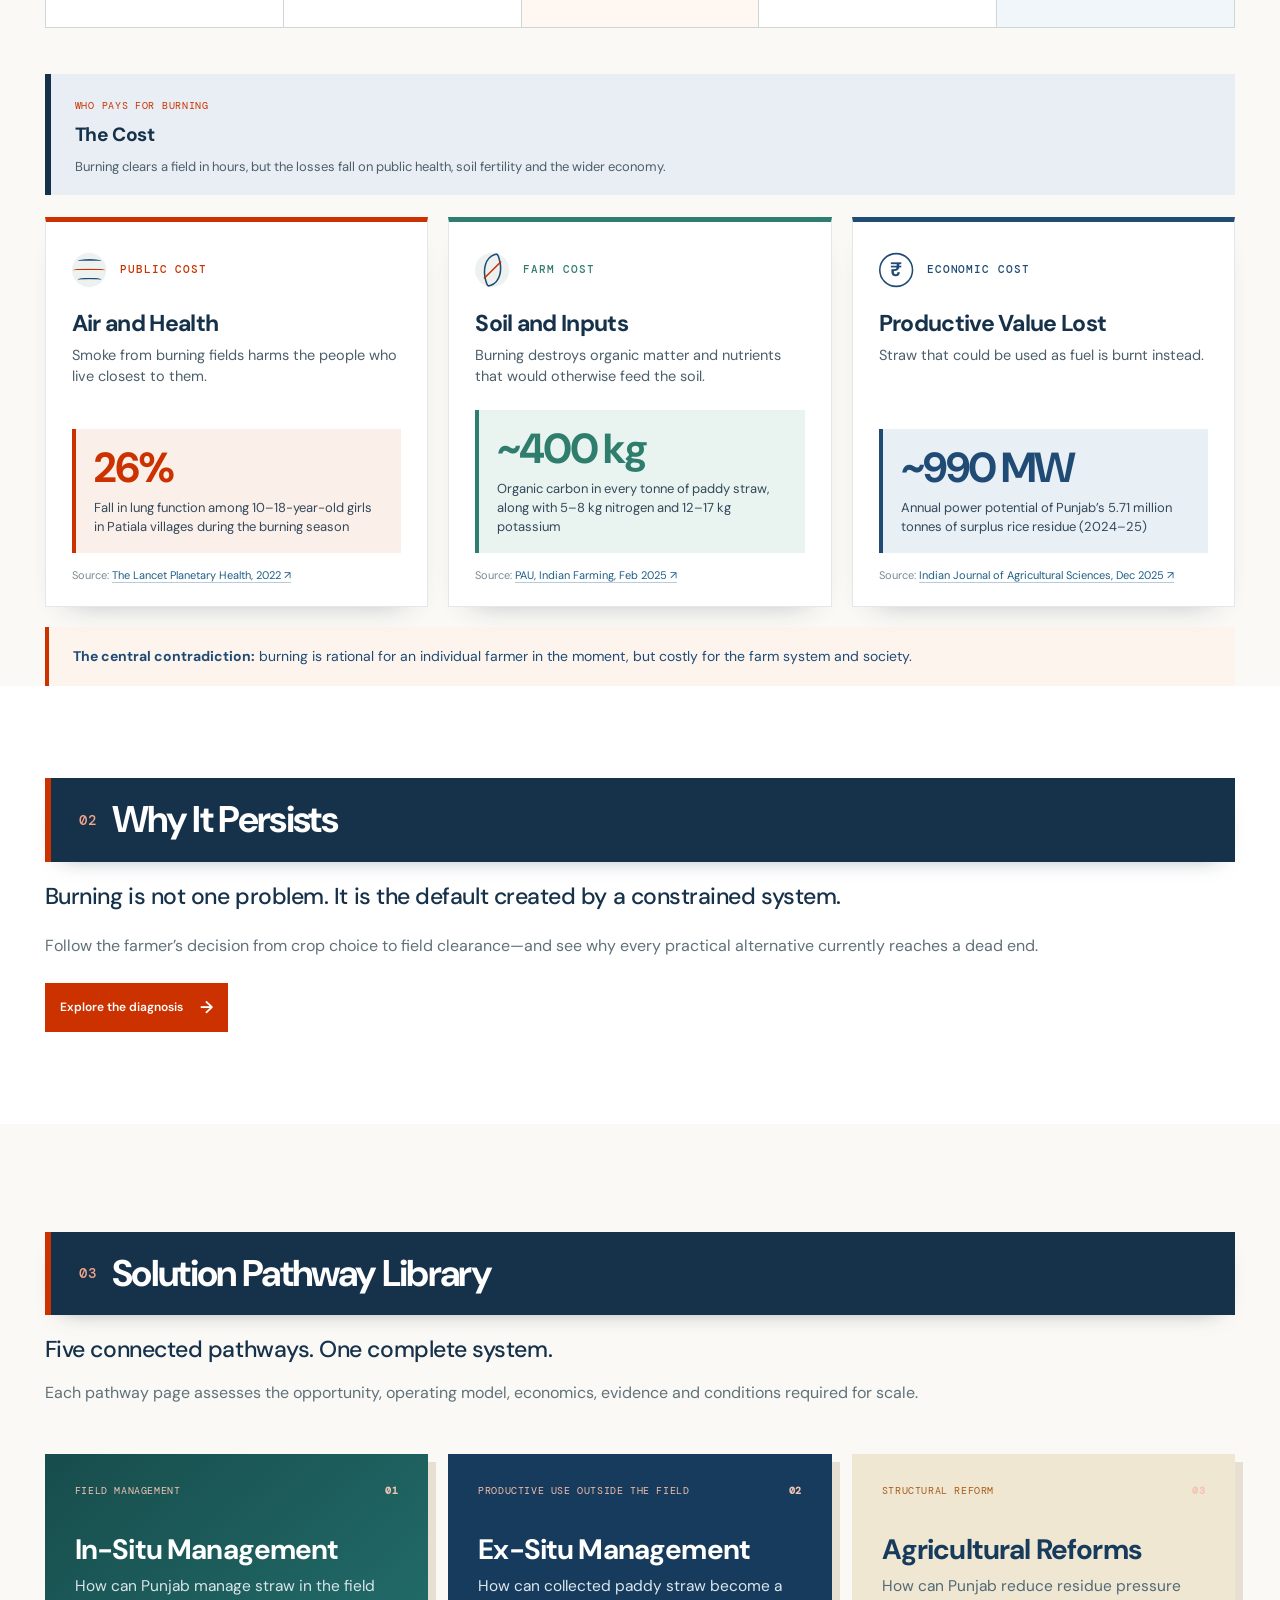
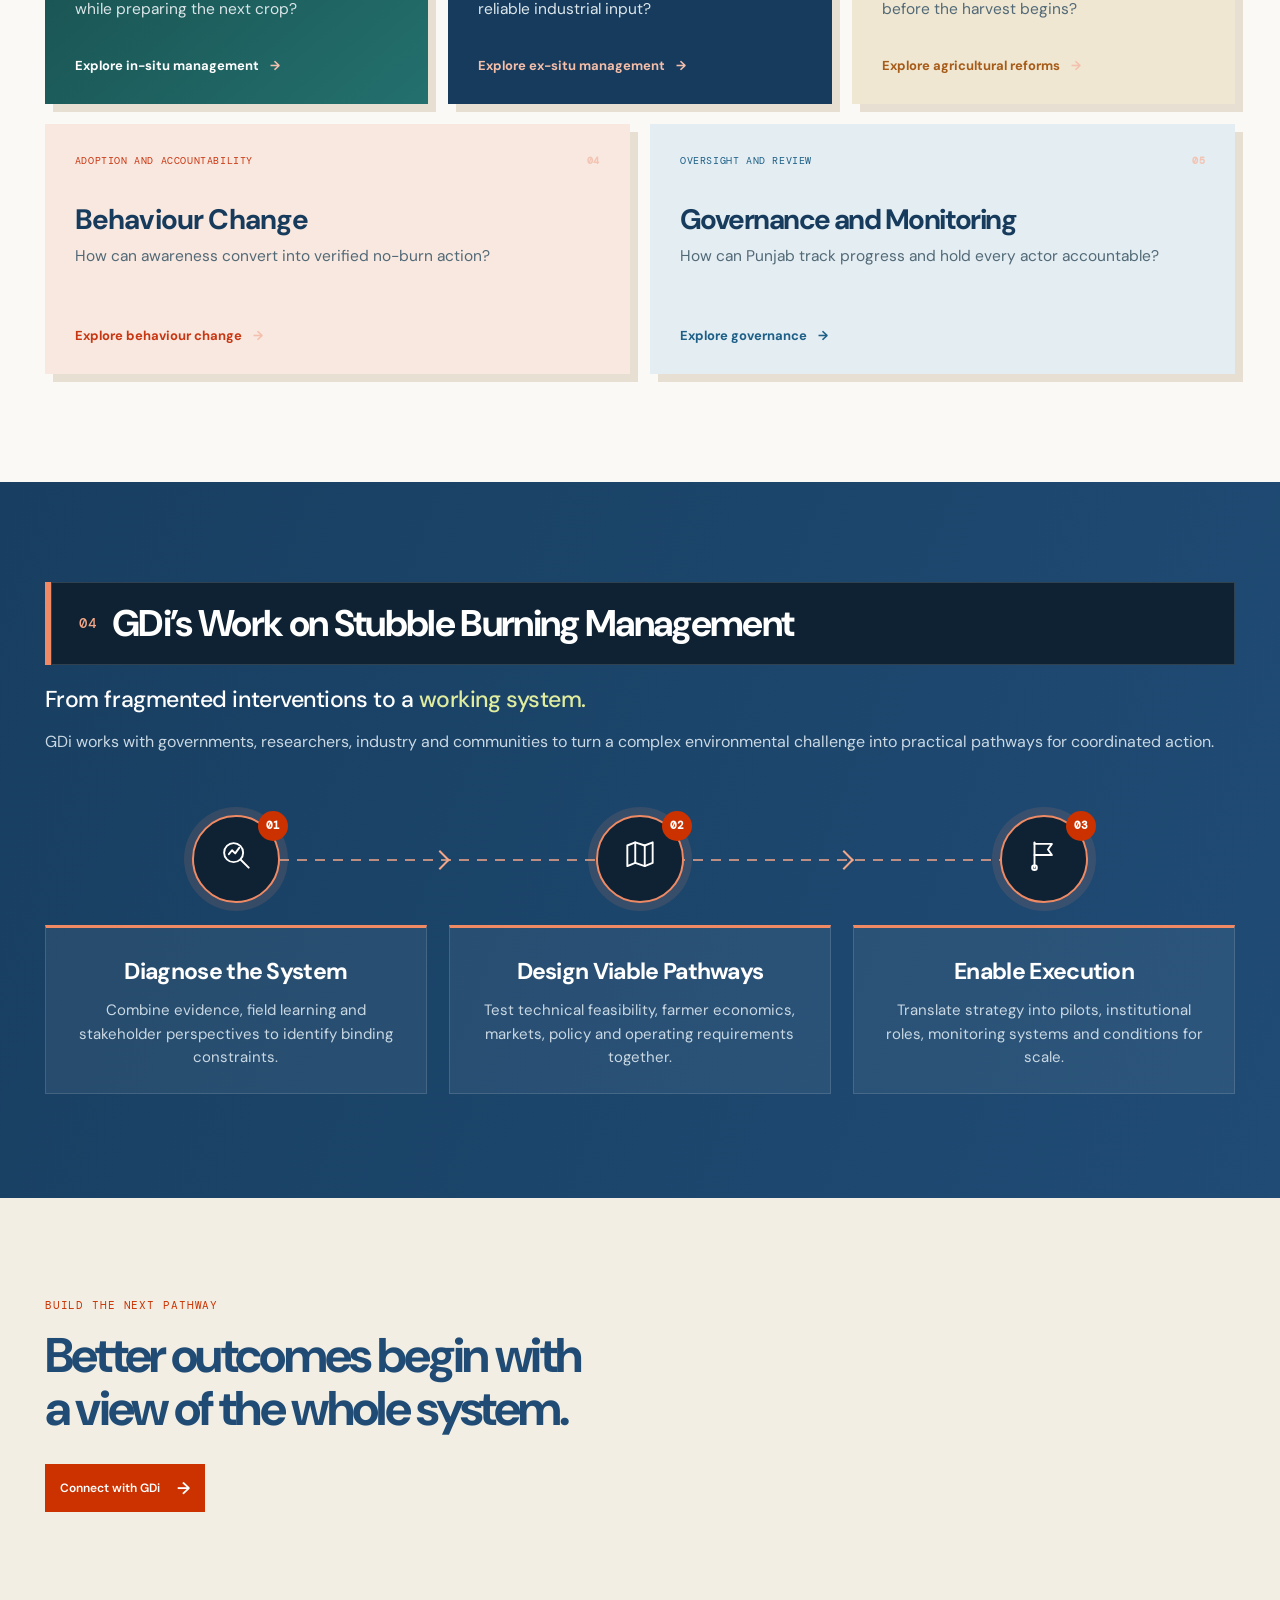
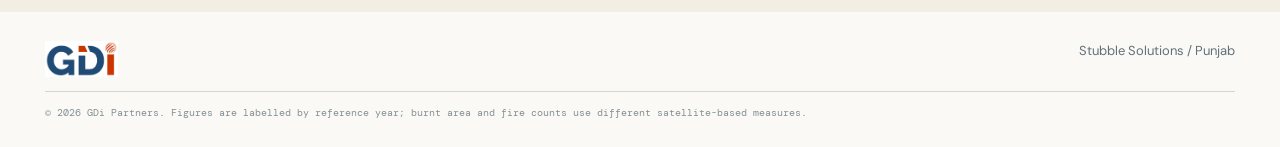
==== commit 767aaf13: "Remove fire-count and burnt-area measurement segment from the crisis section Co-Authored-By: Claude " ====
--- a/index.html
+++ b/index.html
@@ -55,31 +55,7 @@
             <div><span>Punjab snapshot</span><h3>The Quantum of the Problem</h3></div>
             <p>One of India’s most productive agricultural systems generates a concentrated residue-management challenge every harvest season.</p>
           </div>
-          <div class="punjab-numbers q5"><article class=""><span>Agricultural scale</span><strong>31 lakh ha</strong><p>Area under paddy cultivation in Punjab</p><p class="q-src"><a href="https://business-standard.com/industry/agriculture/punjab-reports-219-fresh-farm-fires-bringing-season-s-total-to-2-356-124102901507_1.html" target="_blank" rel="noopener">Business Standard / PRSC, 2024 ↗</a></p></article><article class=""><span>Residue generated</span><strong>18–20 MMT</strong><p>Paddy straw produced every year</p><p class="q-src"><a href="https://business-standard.com/industry/agriculture/punjab-reports-219-fresh-farm-fires-bringing-season-s-total-to-2-356-124102901507_1.html" target="_blank" rel="noopener">Business Standard / PRSC, 2024 ↗</a></p></article><article class="burnt-area"><span>Area burnt · estimates 2022–25</span><strong>15–31 lakh ha</strong><p>Estimates of burnt farmland vary widely between studies. See the measurement problem below.</p><p class="q-src"><a href="https://m.thewire.in/article/environment/punjab-stubble-fire-area/amp" target="_blank" rel="noopener">PRSC via The Wire ↗</a> · <a href="https://modis.gsfc.nasa.gov/sci_team/pubs/abstract_new.php?id=70750" target="_blank" rel="noopener">IITM study, JGR 2025 ↗</a> · <a href="https://www.tribuneindia.com/news/delhi/satellites-miss-majority-of-stubble-fires-delhi-air-pollution-underestimated-report" target="_blank" rel="noopener">iFOREST, 2025 ↗</a></p></article><article class=""><span>PM2.5 emitted · two studies</span><strong>54–137 kt</strong><p>Fine particulate emissions from crop-residue burning in Punjab, estimated for 2017–18 and 2022</p><p class="q-src"><a href="https://www.sciencedirect.com/science/article/abs/pii/S0269749120334485" target="_blank" rel="noopener">VIIRS-based inventory ↗</a> · <a href="https://modis.gsfc.nasa.gov/sci_team/pubs/abstract_new.php?id=70750" target="_blank" rel="noopener">IITM study, JGR 2025 ↗</a></p></article><article class="air-share"><span>Share of Delhi’s PM2.5</span><strong>14–40%</strong><p>About 14% averaged over Oct–Nov 2022; up to 40% of daily PM2.5 on peak days</p><p class="q-src"><a href="https://www.nature.com/articles/s41612-025-00901-8" target="_blank" rel="noopener">npj Climate & Atmos. Sci. ↗</a> · <a href="https://www.ceew.in/sites/default/files/ceew-stubble-studies-press-release-final.pdf" target="_blank" rel="noopener">CEEW, 2026 ↗</a></p></article></div>
-          <div class="numbers-heading measure-heading"><div><span>A problem within the problem</span><h3>Measuring Stubble Burning Is Itself Hard</h3></div><p>Fire counts have been the bedrock of official monitoring, but the evidence shows they miss much of the burning. Burnt-area mapping is better, yet researchers’ estimates still differ widely.</p></div>
-          <div class="measure-grid">
-            <div class="measure-col measure-fire">
-              <span class="measure-tag">Official yardstick</span><h4>Fire counts</h4>
-              <p class="measure-lead">Active fires are counted from polar-orbiting satellites that pass over the region roughly between <b>10.30 am and 1.30 pm</b>.</p>
-              <ul class="measure-points">
-                <li><strong>1.30 pm → 5 pm</strong><span>Peak burning time shifted from 2020 to 2024, after the satellites pass (ISRO study, 2025).</span></li>
-                <li><strong>90%+</strong><span>Of large fires in Punjab in 2024 and 2025 happened after 3 pm, compared with 3% in 2021 (iFOREST).</span></li>
-                <li><strong>7 of 169</strong><span>Fields set on fire in a CEEW high-resolution test that standard fire sensors detected.</span></li>
-              </ul>
-              <p class="q-src"><a href="https://theprint.in/environment/are-farm-fires-going-uncounted-isro-study-suggests-farmers-have-figured-out-a-way-to-evade-satellites/2797583/" target="_blank" rel="noopener">ISRO study via ThePrint ↗</a> · <a href="https://www.tribuneindia.com/news/delhi/satellites-miss-majority-of-stubble-fires-delhi-air-pollution-underestimated-report" target="_blank" rel="noopener">iFOREST via The Tribune ↗</a> · <a href="https://www.ceew.in/node/4788" target="_blank" rel="noopener">CEEW, 2025 ↗</a> · <a href="https://science.nasa.gov/?p=1160169" target="_blank" rel="noopener">NASA Earth Observatory ↗</a></p>
-            </div>
-            <div class="measure-col measure-area">
-              <span class="measure-tag">Better, but disputed</span><h4>Burnt-area estimates for the 2022 season</h4>
-              <p class="measure-lead">Mapping burnt fields captures fires the counts miss, and the Centre has moved towards it. But for the same season, estimates differ by about two times.</p>
-              <div class="measure-bars">
-                <div class="mb"><span>IITM study (Sentinel-2)</span><i style="--w:46.7%"></i><b>14.7 lakh ha</b></div>
-                <div class="mb"><span>Punjab Remote Sensing Centre</span><i style="--w:48.6%"></i><b>15.3 lakh ha</b></div>
-                <div class="mb"><span>iFOREST</span><i style="--w:100%"></i><b>31.4 lakh ha</b></div>
-              </div>
-              <p class="measure-note">Methods differ in satellites, resolution and what counts as a burnt field. The state government figure is to 27 November 2022.</p>
-              <p class="q-src"><a href="https://modis.gsfc.nasa.gov/sci_team/pubs/abstract_new.php?id=70750" target="_blank" rel="noopener">IITM study, JGR 2025 ↗</a> · <a href="https://m.thewire.in/article/environment/punjab-stubble-fire-area/amp" target="_blank" rel="noopener">PRSC via The Wire ↗</a> · <a href="https://www.tribuneindia.com/news/delhi/satellites-miss-majority-of-stubble-fires-delhi-air-pollution-underestimated-report" target="_blank" rel="noopener">iFOREST via The Tribune ↗</a> · <a href="https://www.deccanherald.com/amp/story/india%2Fdelhi%2Fcentre-aims-to-stamp-out-farm-fires-with-satellite-images-of-scorched-earth-3287678" target="_blank" rel="noopener">Shift to burnt area (Reuters) ↗</a></p>
-            </div>
-          </div>
+          <div class="punjab-numbers q5"><article class=""><span>Agricultural scale</span><strong>31 lakh ha</strong><p>Area under paddy cultivation in Punjab</p><p class="q-src"><a href="https://business-standard.com/industry/agriculture/punjab-reports-219-fresh-farm-fires-bringing-season-s-total-to-2-356-124102901507_1.html" target="_blank" rel="noopener">Business Standard / PRSC, 2024 ↗</a></p></article><article class=""><span>Residue generated</span><strong>18–20 MMT</strong><p>Paddy straw produced every year</p><p class="q-src"><a href="https://business-standard.com/industry/agriculture/punjab-reports-219-fresh-farm-fires-bringing-season-s-total-to-2-356-124102901507_1.html" target="_blank" rel="noopener">Business Standard / PRSC, 2024 ↗</a></p></article><article class="burnt-area"><span>Area burnt · estimates 2022–25</span><strong>15–31 lakh ha</strong><p>Estimated paddy-residue burnt area in Punjab; estimates vary widely between studies</p><p class="q-src"><a href="https://m.thewire.in/article/environment/punjab-stubble-fire-area/amp" target="_blank" rel="noopener">PRSC via The Wire ↗</a> · <a href="https://modis.gsfc.nasa.gov/sci_team/pubs/abstract_new.php?id=70750" target="_blank" rel="noopener">IITM study, JGR 2025 ↗</a> · <a href="https://www.tribuneindia.com/news/delhi/satellites-miss-majority-of-stubble-fires-delhi-air-pollution-underestimated-report" target="_blank" rel="noopener">iFOREST, 2025 ↗</a></p></article><article class=""><span>PM2.5 emitted · two studies</span><strong>54–137 kt</strong><p>Fine particulate emissions from crop-residue burning in Punjab, estimated for 2017–18 and 2022</p><p class="q-src"><a href="https://www.sciencedirect.com/science/article/abs/pii/S0269749120334485" target="_blank" rel="noopener">VIIRS-based inventory ↗</a> · <a href="https://modis.gsfc.nasa.gov/sci_team/pubs/abstract_new.php?id=70750" target="_blank" rel="noopener">IITM study, JGR 2025 ↗</a></p></article><article class="air-share"><span>Share of Delhi’s PM2.5</span><strong>14–40%</strong><p>About 14% averaged over Oct–Nov 2022; up to 40% of daily PM2.5 on peak days</p><p class="q-src"><a href="https://www.nature.com/articles/s41612-025-00901-8" target="_blank" rel="noopener">npj Climate & Atmos. Sci. ↗</a> · <a href="https://www.ceew.in/sites/default/files/ceew-stubble-studies-press-release-final.pdf" target="_blank" rel="noopener">CEEW, 2026 ↗</a></p></article></div>
           <div class="numbers-heading cost-heading">
             <div><span>Who pays for burning</span><h3>The Cost</h3></div>
             <p>Burning clears a field in hours, but the losses fall on public health, soil fertility and the wider economy.</p>
